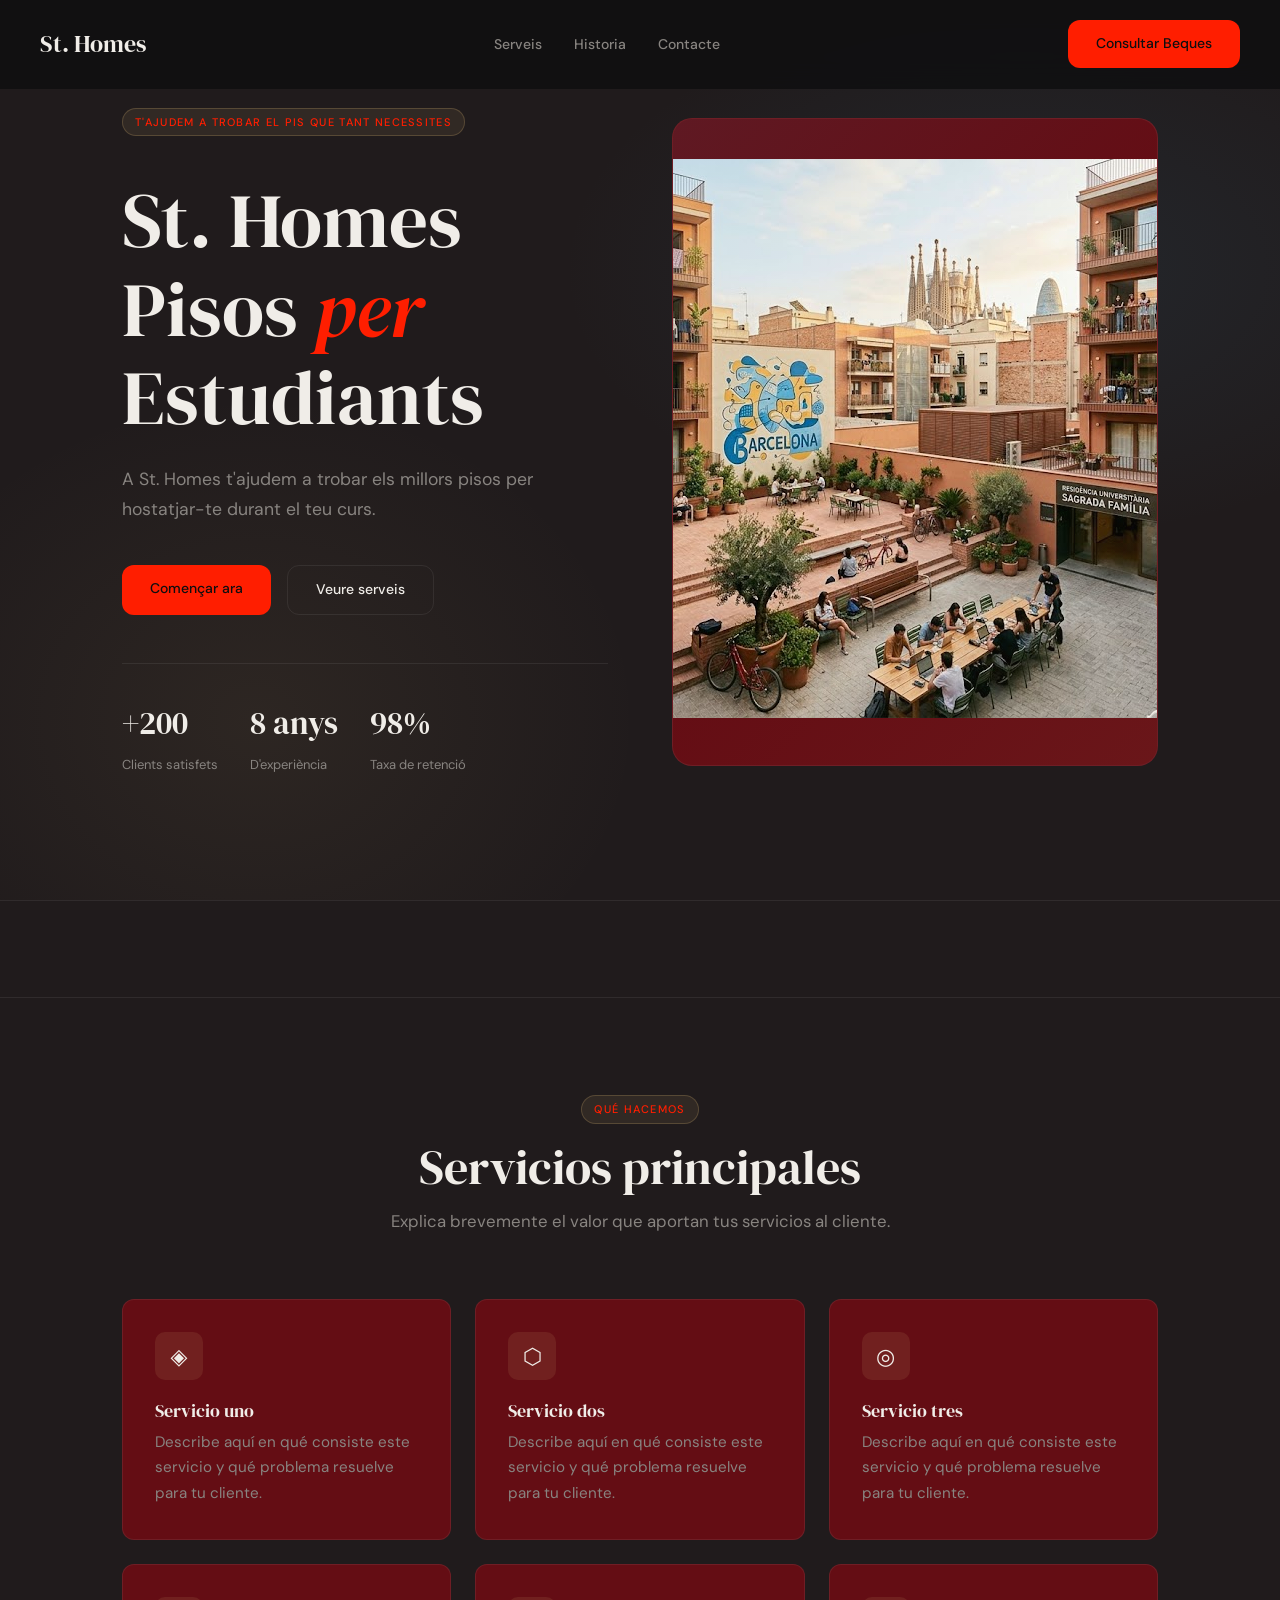
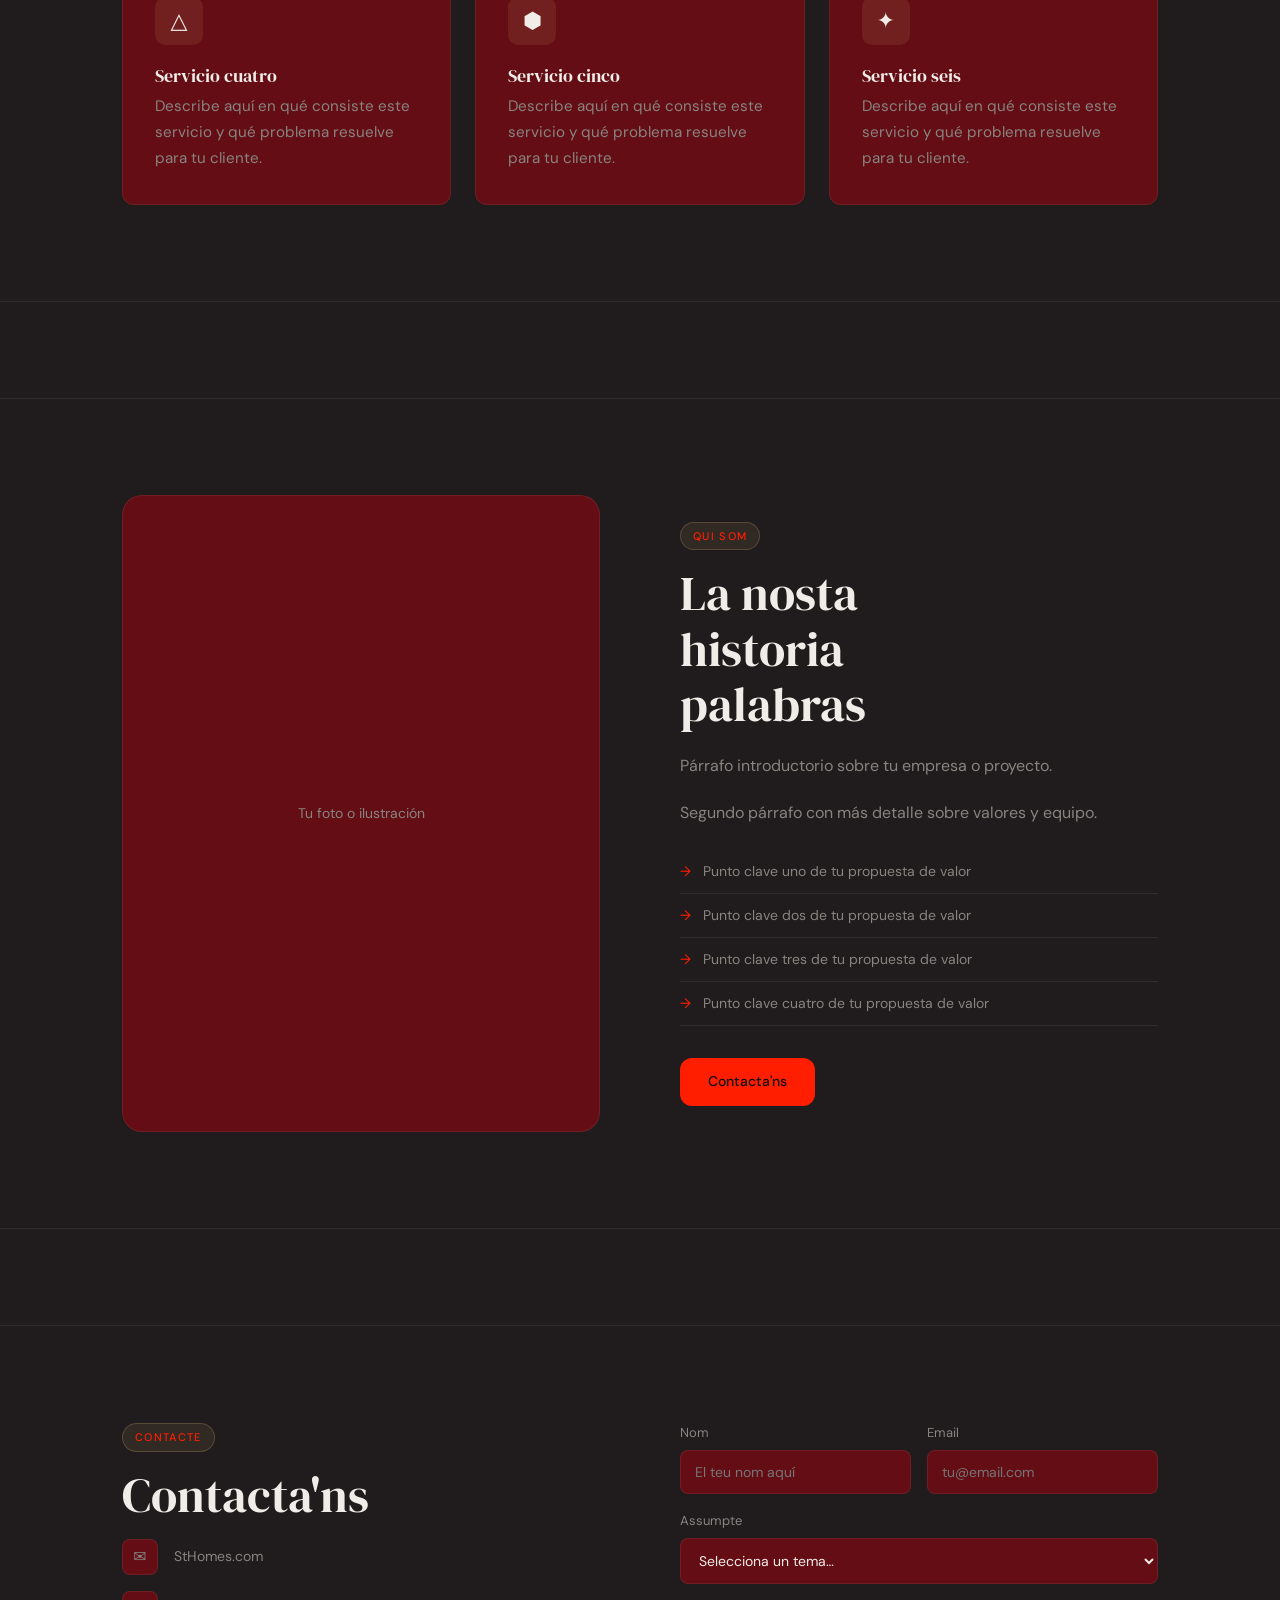
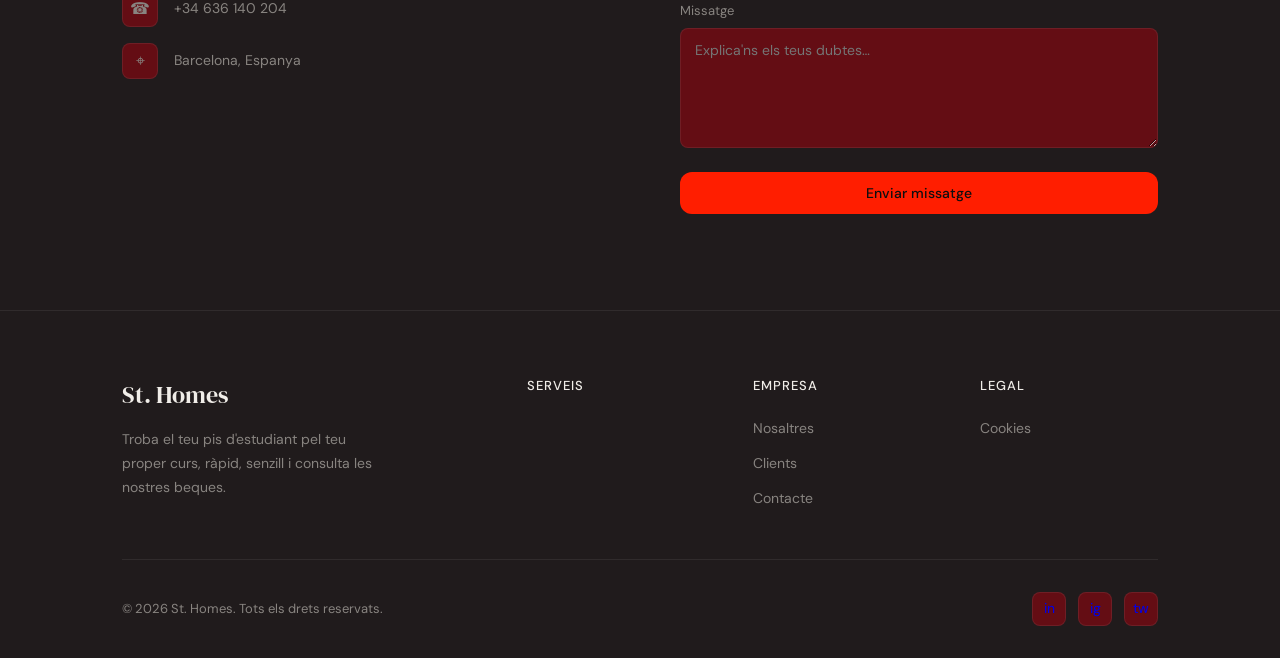
==== index.html @ b64d906e "5" ====
<!doctype html>
<html lang="ca">
  <head>
    <meta charset="UTF-8" />
    <meta name="viewport" content="width=device-width, initial-scale=1.0" />
    <title>St. Homes</title>
    <link rel="preconnect" href="https://fonts.googleapis.com" />
    <link rel="preconnect" href="https://fonts.gstatic.com" crossorigin />
    <link
      href="https://fonts.googleapis.com/css2?family=DM+Serif+Display:ital@0;1&family=DM+Sans:wght@300;400;500&display=swap"
      rel="stylesheet"
    />
    <style>
      *,
      *::before,
      *::after {
        box-sizing: border-box;
        margin: 0;
        padding: 0;
      }

      :root {
        --fons: #201b1c;
        --fons2: #250902;
        --superficie: #640d14;
        --vora: rgba(255, 255, 255, 0.07);
        --text: #f0ede8;
        --apagat: #888480;
        --accent: rgba(255, 30, 0);
        --accent2: #3b6e8c;
        --radi: 12px;
        --max: 1100px;
        --serifa: "DM Serif Display", Georgia, serif;
        --sans: "DM Sans", system-ui, sans-serif;
      }

      html {
        scroll-behavior: smooth;
      }

      body {
        font-family: var(--sans);
        background: var(--fons);
        color: var(--text);
        font-size: 16px;
        line-height: 1.7;
        overflow-x: hidden;
      }

      .contenidor {
        max-width: var(--max);
        margin: 0 auto;
        padding: 0 2rem;
      }

      .etiqueta {
        display: inline-block;
        font-size: 11px;
        font-weight: 500;
        letter-spacing: 0.12em;
        text-transform: uppercase;
        color: var(--accent);
        background: rgba(200, 169, 110, 0.1);
        border: 1px solid rgba(200, 169, 110, 0.25);
        padding: 4px 12px;
        border-radius: 20px;
        margin-bottom: 1rem;
      }

      .boto {
        display: inline-block;
        font-family: var(--sans);
        font-size: 14px;
        font-weight: 500;
        padding: 12px 28px;
        border-radius: var(--radi);
        cursor: pointer;
        transition: all 0.2s;
        text-decoration: none;
        border: none;
      }

      .boto-primari {
        background: var(--accent);
        color: #0e0e0f;
      }

      .boto-primari:hover {
        background: #dfc080;
        transform: translateY(-1px);
      }

      .boto-contorn {
        background: transparent;
        color: var(--text);
        border: 1px solid var(--vora);
      }

      .boto-contorn:hover {
        border-color: rgba(255, 255, 255, 0.25);
        background: var(--superficie);
      }

      section {
        padding: 6rem 0;
      }

      h1,
      h2,
      h3 {
        font-family: var(--serifa);
        font-weight: 400;
        line-height: 1.15;
      }
      h1 {
        font-size: clamp(2.8rem, 6vw, 5rem);
      }
      h2 {
        font-size: clamp(2rem, 4vw, 3rem);
      }
      h3 {
        font-size: 1.4rem;
      }
      p {
        color: var(--apagat);
      }

      /* ─── NAVBAR ─── */
      nav {
        position: fixed;
        top: 0;
        left: 0;
        right: 0;
        z-index: 100;
        display: flex;
        align-items: center;
        justify-content: space-between;
        padding: 1.25rem 2.5rem;
        background: rgba(14, 14, 15, 0.8);
        backdrop-filter: blur(14px);
        border-bottom: 1px solid transparent;
        transition: border-color 0.3s;
      }

      nav.desplacat {
        border-color: var(--vora);
      }

      .nav-logo {
        font-family: var(--serifa);
        font-size: 1.5rem;
        color: var(--text);
        text-decoration: none;
      }

      .nav-enllacos {
        display: flex;
        gap: 2rem;
        list-style: none;
      }

      .nav-enllacos a {
        color: var(--apagat);
        text-decoration: none;
        font-size: 14px;
        font-weight: 500;
        transition: color 0.2s;
      }

      .nav-enllacos a:hover {
        color: var(--text);
      }

      .nav-accio {
        display: flex;
        gap: 0.75rem;
        align-items: center;
      }

      /* ─── HERO ─── */
      #hero {
        min-height: 100vh;
        display: flex;
        align-items: center;
        padding-top: 80px;
        position: relative;
        overflow: hidden;
      }

      .hero-fons {
        position: absolute;
        inset: 0;
        pointer-events: none;
        background:
          radial-gradient(
            ellipse 60% 50% at 80% 30%,
            rgba(59, 110, 140, 0.15) 0%,
            transparent 60%
          ),
          radial-gradient(
            ellipse 50% 60% at 20% 80%,
            rgba(200, 169, 110, 0.08) 0%,
            transparent 60%
          );
      }

      .hero-quadricula {
        display: grid;
        grid-template-columns: 1fr 1fr;
        gap: 4rem;
        align-items: center;
        position: relative;
      }

      .hero-cella {
        margin-bottom: 1.5rem;
      }

      .hero-titol {
        margin-bottom: 1.5rem;
      }

      .hero-titol em {
        font-style: italic;
        color: var(--accent);
      }

      .hero-descripcio {
        font-size: 1.1rem;
        margin-bottom: 2.5rem;
        max-width: 500px;
      }

      .hero-accions {
        display: flex;
        gap: 1rem;
        flex-wrap: wrap;
      }

      .hero-imatge {
        aspect-ratio: 3/4;
        background: var(--superficie);
        border-radius: 20px;
        border: 1px solid var(--vora);
        display: flex;
        align-items: center;
        justify-content: center;
        color: var(--apagat);
        font-size: 14px;
        position: relative;
        overflow: hidden;
      }

      .hero-imatge::before {
        content: "";
        position: absolute;
        inset: 0;
        background: linear-gradient(
          135deg,
          rgba(59, 110, 140, 0.12) 0%,
          transparent 50%,
          rgba(200, 169, 110, 0.06) 100%
        );
      }

      .hero-estadistiques {
        display: flex;
        gap: 2rem;
        margin-top: 3rem;
        padding-top: 2rem;
        border-top: 1px solid var(--vora);
      }

      .estadistica-num {
        font-family: var(--serifa);
        font-size: 2rem;
        color: var(--text);
        display: block;
      }

      .estadistica-etiqueta {
        font-size: 13px;
        color: var(--apagat);
      }

      /* ─── LOGOS ─── */
      #logos {
        padding: 3rem 0;
        border-top: 1px solid var(--vora);
        border-bottom: 1px solid var(--vora);
      }

      /* ─── SERVEIS ─── */
      #servicios .cap-seccio {
        text-align: center;
        margin-bottom: 4rem;
      }

      .cap-seccio p {
        max-width: 540px;
        margin: 0.75rem auto 0;
        font-size: 1.05rem;
      }

      .quadricula-funcions {
        display: grid;
        grid-template-columns: repeat(auto-fit, minmax(300px, 1fr));
        gap: 1.5rem;
      }

      .targeta-funcio {
        background: var(--superficie);
        border: 1px solid var(--vora);
        border-radius: var(--radi);
        padding: 2rem;
        transition:
          border-color 0.2s,
          transform 0.2s;
      }

      .targeta-funcio:hover {
        border-color: rgba(200, 169, 110, 0.3);
        transform: translateY(-3px);
      }

      .icona-funcio {
        width: 48px;
        height: 48px;
        background: rgba(200, 169, 110, 0.12);
        border-radius: 10px;
        display: flex;
        align-items: center;
        justify-content: center;
        margin-bottom: 1.25rem;
        font-size: 22px;
      }

      .targeta-funcio h3 {
        color: var(--text);
        margin-bottom: 0.5rem;
        font-size: 1.15rem;
      }

      .targeta-funcio p {
        font-size: 0.95rem;
      }

      /* ─── NOSALTRES ─── */
      #nosotros .quadricula-nosaltres {
        display: grid;
        grid-template-columns: 1fr 1fr;
        gap: 5rem;
        align-items: center;
      }

      .imatge-nosaltres {
        aspect-ratio: 3/4;
        background: var(--superficie);
        border-radius: 20px;
        border: 1px solid var(--vora);
        display: flex;
        align-items: center;
        justify-content: center;
        color: var(--apagat);
        font-size: 14px;
      }

      .contingut-nosaltres h2 {
        margin-bottom: 1.25rem;
      }
      .contingut-nosaltres p {
        margin-bottom: 1.25rem;
      }

      .llista-nosaltres {
        list-style: none;
        margin: 1.5rem 0 2rem;
      }

      .llista-nosaltres li {
        padding: 0.6rem 0;
        border-bottom: 1px solid var(--vora);
        font-size: 14px;
        color: var(--apagat);
        display: flex;
        align-items: center;
        gap: 0.75rem;
      }

      .llista-nosaltres li::before {
        content: "→";
        color: var(--accent);
        flex-shrink: 0;
      }

      /* ─── CONTACTE ─── */
      #contacto .quadricula-contacte {
        display: grid;
        grid-template-columns: 1fr 1fr;
        gap: 5rem;
        align-items: start;
      }

      .info-contacte h2 {
        margin-bottom: 1rem;
      }
      .info-contacte p {
        margin-bottom: 2rem;
      }

      .elements-contacte {
        display: flex;
        flex-direction: column;
        gap: 1rem;
      }

      .element-contacte {
        display: flex;
        align-items: center;
        gap: 1rem;
        font-size: 14px;
        color: var(--apagat);
      }

      .icona-element-contacte {
        width: 36px;
        height: 36px;
        border-radius: 8px;
        background: var(--superficie);
        border: 1px solid var(--vora);
        display: flex;
        align-items: center;
        justify-content: center;
        font-size: 16px;
        flex-shrink: 0;
      }

      .formulari-contacte {
        display: flex;
        flex-direction: column;
        gap: 1rem;
      }

      .fila-formulari {
        display: grid;
        grid-template-columns: 1fr 1fr;
        gap: 1rem;
      }

      .grup-formulari {
        display: flex;
        flex-direction: column;
        gap: 6px;
      }

      .grup-formulari label {
        font-size: 13px;
        color: var(--apagat);
      }

      .grup-formulari input,
      .grup-formulari textarea,
      .grup-formulari select {
        font-family: var(--sans);
        background: var(--superficie);
        border: 1px solid var(--vora);
        border-radius: 8px;
        color: var(--text);
        padding: 12px 14px;
        font-size: 14px;
        outline: none;
        transition: border-color 0.2s;
        width: 100%;
      }

      .grup-formulari input:focus,
      .grup-formulari textarea:focus,
      .grup-formulari select:focus {
        border-color: rgba(200, 169, 110, 0.5);
      }

      .grup-formulari textarea {
        resize: vertical;
        min-height: 120px;
      }

      .enviament-formulari {
        margin-top: 0.5rem;
      }

      .exit-formulari {
        display: none;
        text-align: center;
        padding: 1.5rem;
        background: rgba(200, 169, 110, 0.08);
        border: 1px solid rgba(200, 169, 110, 0.2);
        border-radius: var(--radi);
        color: var(--accent);
        font-size: 15px;
      }

      /* ─── FOOTER ─── */
      footer {
        padding: 4rem 0 2rem;
        border-top: 1px solid var(--vora);
      }

      .quadricula-peu {
        display: grid;
        grid-template-columns: 2fr 1fr 1fr 1fr;
        gap: 3rem;
        margin-bottom: 3rem;
      }

      .marca-peu p {
        font-size: 14px;
        margin-top: 0.75rem;
        max-width: 260px;
      }

      .columna-peu h4 {
        font-family: var(--sans);
        font-size: 13px;
        font-weight: 500;
        letter-spacing: 0.08em;
        text-transform: uppercase;
        color: var(--text);
        margin-bottom: 1rem;
      }

      .columna-peu ul {
        list-style: none;
        display: flex;
        flex-direction: column;
        gap: 0.5rem;
      }

      .columna-peu ul a {
        color: var(--apagat);
        text-decoration: none;
        font-size: 14px;
        transition: color 0.2s;
      }

      .columna-peu ul a:hover {
        color: var(--text);
      }

      .peu-inferior {
        display: flex;
        justify-content: space-between;
        align-items: center;
        padding-top: 2rem;
        border-top: 1px solid var(--vora);
        font-size: 13px;
        color: var(--apagat);
      }

      .enllacos-socials {
        display: flex;
        gap: 0.75rem;
      }

      .enllaç-social {
        width: 34px;
        height: 34px;
        background: var(--superficie);
        border: 1px solid var(--vora);
        border-radius: 8px;
        display: flex;
        align-items: center;
        justify-content: center;
        font-size: 14px;
        text-decoration: none;
        transition: border-color 0.2s;
      }

      .enllaç-social:hover {
        border-color: rgba(255, 255, 255, 0.2);
      }
    </style>
  </head>
  <body>
    <nav id="navbar">
      <a href="#hero" class="nav-logo">St. Homes</a>
      <ul class="nav-enllacos">
        <li><a href="#servicios">Serveis</a></li>
        <li><a href="#nosotros">Historia</a></li>
        <li><a href="#contacto">Contacte</a></li>
      </ul>
      <div class="nav-accio">
        <a href="#contacto" class="boto boto-primari">Consultar Beques</a>
      </div>
    </nav>

    <section id="hero">
      <div class="hero-fons"></div>
      <div class="contenidor">
        <div class="hero-quadricula">
          <div class="hero-contingut">
            <div class="hero-cella revelat">
              <span class="etiqueta"
                >T'ajudem a trobar el pis que tant necessites</span
              >
            </div>
            <h1 class="hero-titol revelat revelat-retard-1">
              St. Homes<br />Pisos <em>per</em><br />Estudiants
            </h1>
            <p class="hero-descripcio revelat revelat-retard-2">
              A St. Homes t'ajudem a trobar els millors pisos per hostatjar-te
              durant el teu curs.
            </p>
            <div class="hero-accions revelat revelat-retard-3">
              <a href="#contacto" class="boto boto-primari">Començar ara</a>
              <a href="#servicios" class="boto boto-contorn">Veure serveis</a>
            </div>
            <div class="hero-estadistiques revelat revelat-retard-3">
              <div>
                <span class="estadistica-num">+200</span>
                <span class="estadistica-etiqueta">Clients satisfets</span>
              </div>
              <div>
                <span class="estadistica-num">8 anys</span>
                <span class="estadistica-etiqueta">D'experiència</span>
              </div>
              <div>
                <span class="estadistica-num">98%</span>
                <span class="estadistica-etiqueta">Taxa de retenció</span>
              </div>
            </div>
          </div>
          <div class="hero-imatge revelat revelat-retard-2">
            <span><img src="images/PisosStHomes.jpg" alt="" /></span>
          </div>
        </div>
      </div>
    </section>

    <div id="logos"><div class="contenidor"></div></div>

    <section id="servicios">
      <div class="contenidor">
        <div class="cap-seccio revelat">
          <span class="etiqueta">Qué hacemos</span>
          <h2>Servicios principales</h2>
          <p>
            Explica brevemente el valor que aportan tus servicios al cliente.
          </p>
        </div>
        <div class="quadricula-funcions">
          <div class="targeta-funcio revelat">
            <div class="icona-funcio">◈</div>
            <h3>Servicio uno</h3>
            <p>
              Describe aquí en qué consiste este servicio y qué problema
              resuelve para tu cliente.
            </p>
          </div>
          <div class="targeta-funcio revelat revelat-retard-1">
            <div class="icona-funcio">⬡</div>
            <h3>Servicio dos</h3>
            <p>
              Describe aquí en qué consiste este servicio y qué problema
              resuelve para tu cliente.
            </p>
          </div>
          <div class="targeta-funcio revelat revelat-retard-2">
            <div class="icona-funcio">◎</div>
            <h3>Servicio tres</h3>
            <p>
              Describe aquí en qué consiste este servicio y qué problema
              resuelve para tu cliente.
            </p>
          </div>
          <div class="targeta-funcio revelat">
            <div class="icona-funcio">△</div>
            <h3>Servicio cuatro</h3>
            <p>
              Describe aquí en qué consiste este servicio y qué problema
              resuelve para tu cliente.
            </p>
          </div>
          <div class="targeta-funcio revelat revelat-retard-1">
            <div class="icona-funcio">⬢</div>
            <h3>Servicio cinco</h3>
            <p>
              Describe aquí en qué consiste este servicio y qué problema
              resuelve para tu cliente.
            </p>
          </div>
          <div class="targeta-funcio revelat revelat-retard-2">
            <div class="icona-funcio">✦</div>
            <h3>Servicio seis</h3>
            <p>
              Describe aquí en qué consiste este servicio y qué problema
              resuelve para tu cliente.
            </p>
          </div>
        </div>
      </div>
    </section>

    <div id="logos"><div class="contenidor"></div></div>

    <section id="nosotros">
      <div class="contenidor">
        <div class="quadricula-nosaltres">
          <div class="imatge-nosaltres revelat">
            <span>Tu foto o ilustración</span>
          </div>
          <div class="contingut-nosaltres">
            <span class="etiqueta revelat">Qui som</span>
            <h2 class="revelat">La nosta<br />historia<br />palabras</h2>
            <p class="revelat">
              Párrafo introductorio sobre tu empresa o proyecto.
            </p>
            <p class="revelat">
              Segundo párrafo con más detalle sobre valores y equipo.
            </p>
            <ul class="llista-nosaltres revelat">
              <li>Punto clave uno de tu propuesta de valor</li>
              <li>Punto clave dos de tu propuesta de valor</li>
              <li>Punto clave tres de tu propuesta de valor</li>
              <li>Punto clave cuatro de tu propuesta de valor</li>
            </ul>
            <a href="#contacto" class="boto boto-primari revelat"
              >Contacta'ns</a
            >
          </div>
        </div>
      </div>
    </section>

    <div id="logos"><div class="contenidor"></div></div>

    <section id="contacto">
      <div class="contenidor">
        <div class="quadricula-contacte">
          <div class="info-contacte">
            <span class="etiqueta revelat">Contacte</span>
            <h2 class="revelat">Contacta'ns</h2>
            <div class="elements-contacte revelat">
              <div class="element-contacte">
                <div class="icona-element-contacte">✉</div>
                <span>StHomes.com</span>
              </div>
              <div class="element-contacte">
                <div class="icona-element-contacte">☎</div>
                <span>+34 636 140 204</span>
              </div>
              <div class="element-contacte">
                <div class="icona-element-contacte">⌖</div>
                <span>Barcelona, Espanya</span>
              </div>
            </div>
          </div>
          <div class="revelat">
            <div class="formulari-contacte" id="formulariContacte">
              <div class="fila-formulari">
                <div class="grup-formulari">
                  <label for="nom">Nom</label>
                  <input type="text" id="nom" placeholder="El teu nom aquí" />
                </div>
                <div class="grup-formulari">
                  <label for="email">Email</label>
                  <input type="email" id="email" placeholder="tu@email.com" />
                </div>
              </div>
              <div class="grup-formulari">
                <label for="assumpte">Assumpte</label>
                <select id="assumpte">
                  <option value="">Selecciona un tema…</option>
                  <option>Consulta general</option>
                  <option>Pressupost</option>
                  <option>Suport</option>
                  <option>Altre</option>
                </select>
              </div>
              <div class="grup-formulari">
                <label for="missatge">Missatge</label>
                <textarea
                  id="missatge"
                  placeholder="Explica'ns els teus dubtes…"
                ></textarea>
              </div>
              <div class="enviament-formulari">
                <button
                  type="button"
                  class="boto boto-primari"
                  onclick="enviarFormulari()"
                  style="width: 100%"
                >
                  Enviar missatge
                </button>
              </div>
            </div>
            <div class="exit-formulari" id="exitFormulari">
              ✓ &nbsp;Missatge enviat! Et contactarem aviat.
            </div>
          </div>
        </div>
      </div>
    </section>

    <footer>
      <div class="contenidor">
        <div class="quadricula-peu">
          <div class="marca-peu">
            <a href="#hero" class="nav-logo">St. Homes</a>
            <p>Troba el teu pis d'estudiant pel teu proper curs, ràpid, senzill i consulta les nostres beques.</p>
          </div>
          <div class="columna-peu">
            <h4>Serveis</h4>
            <ul>
              <li><a href="#servicios"></a></li>
              <li><a href="#servicios"></a></li>
              <li><a href="#servicios"></a></li>
            </ul>
          </div>
          <div class="columna-peu">
            <h4>Empresa</h4>
            <ul>
              <li><a href="#nosotros">Nosaltres</a></li>
              <li><a href="#testimonios">Clients</a></li>
              <li><a href="#contacto">Contacte</a></li>
            </ul>
          </div>
          <div class="columna-peu">
            <h4>Legal</h4>
            <ul>
              <li><a href="#">Cookies</a></li>
            </ul>
          </div>
        </div>
        <div class="peu-inferior">
          <span>© 2026 St. Homes. Tots els drets reservats.</span>
          <div class="enllacos-socials">
            <a href="#" class="enllaç-social" aria-label="LinkedIn">in</a>
            <a href="#" class="enllaç-social" aria-label="Instagram">ig</a>
            <a href="#" class="enllaç-social" aria-label="Twitter">tw</a>
          </div>
        </div>
      </div>
    </footer>

    <script>
      const navbar = document.getElementById("navbar");
      window.addEventListener("scroll", () => {
        navbar.classList.toggle("desplacat", window.scrollY > 20);
      });

      const observador = new IntersectionObserver(
        (entrades) => {
          entrades.forEach((e) => {
            if (e.isIntersecting) {
              e.target.classList.add("visible");
              observador.unobserve(e.target);
            }
          });
        },
        { threshold: 0.1 },
      );
      document
        .querySelectorAll(".revelat")
        .forEach((el) => observador.observe(el));

      function enviarFormulari() {
        const nom = document.getElementById("nom").value.trim();
        const email = document.getElementById("email").value.trim();
        const missatge = document.getElementById("missatge").value.trim();
        if (!nom || !email || !missatge) {
          alert("Si us plau, omple els camps obligatoris.");
          return;
        }
        document.getElementById("formulariContacte").style.display = "none";
        document.getElementById("exitFormulari").style.display = "block";
      }
    </script>
  </body>
</html>
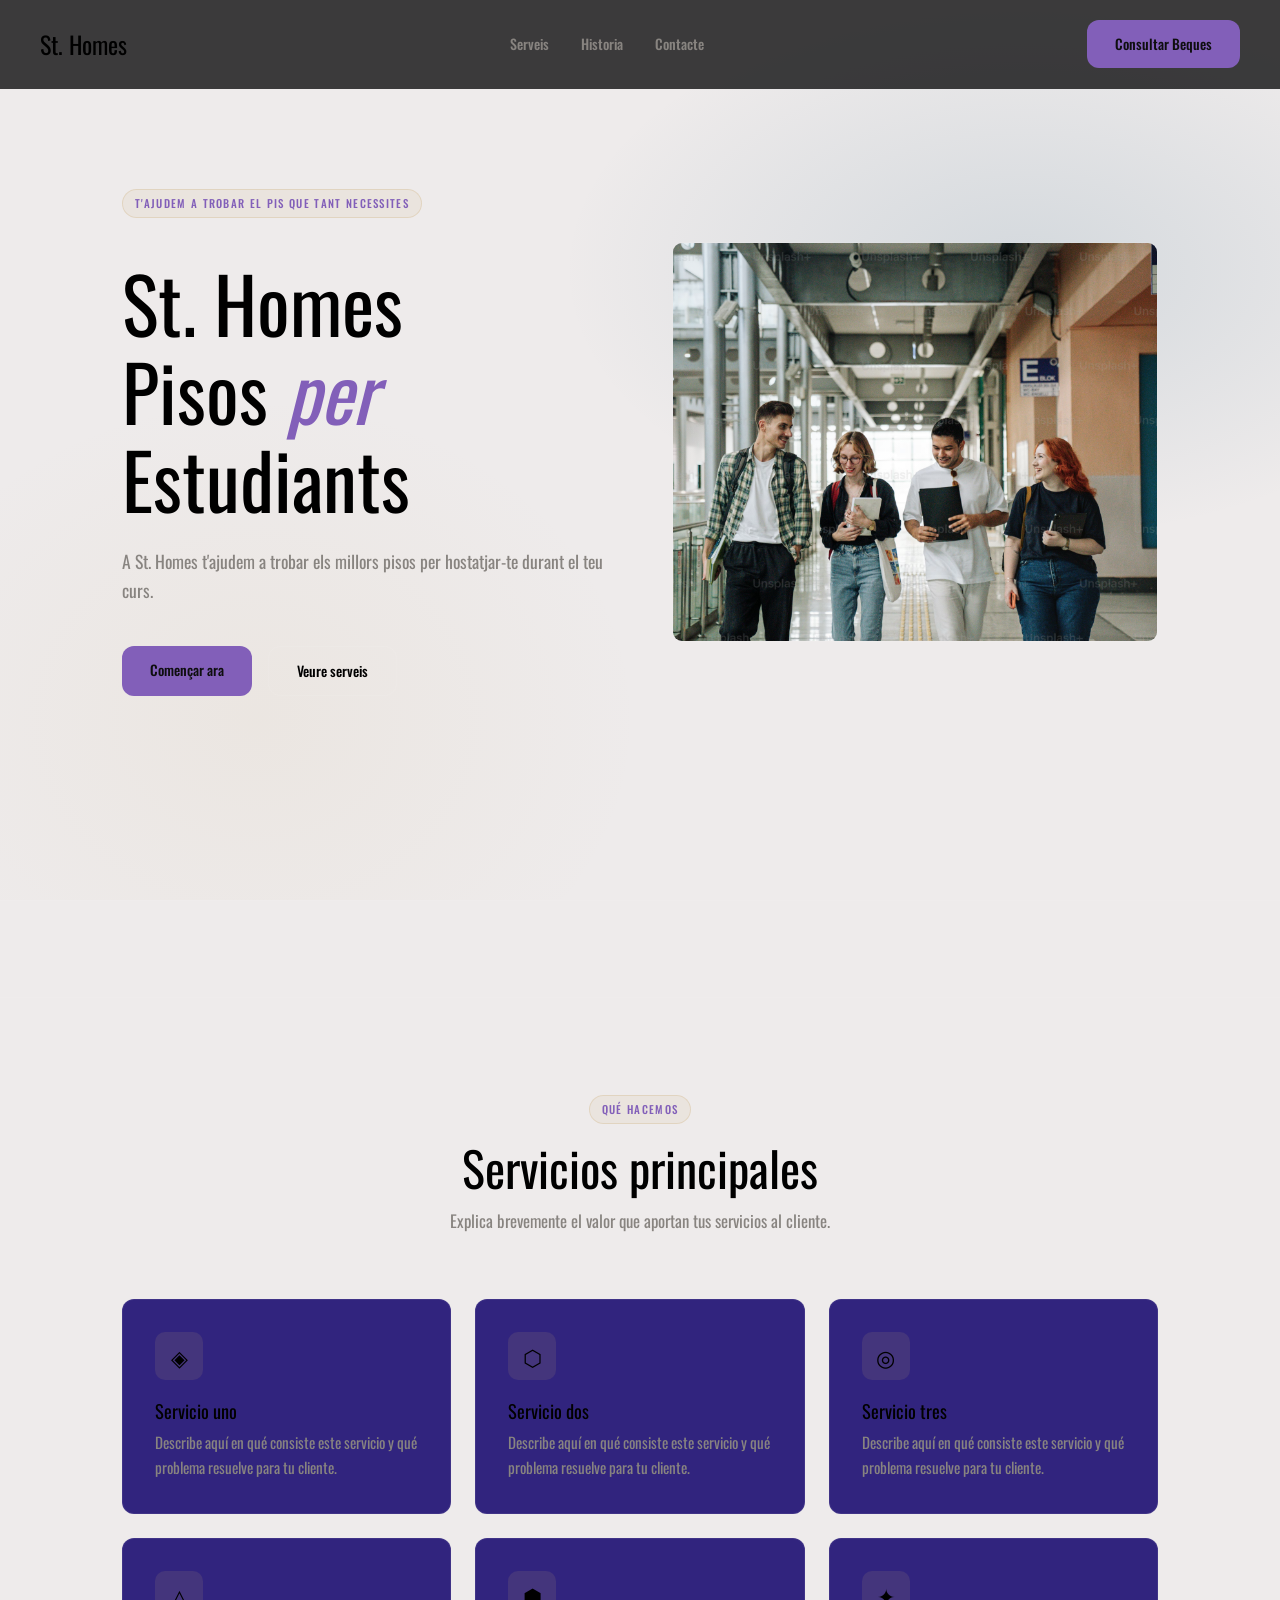
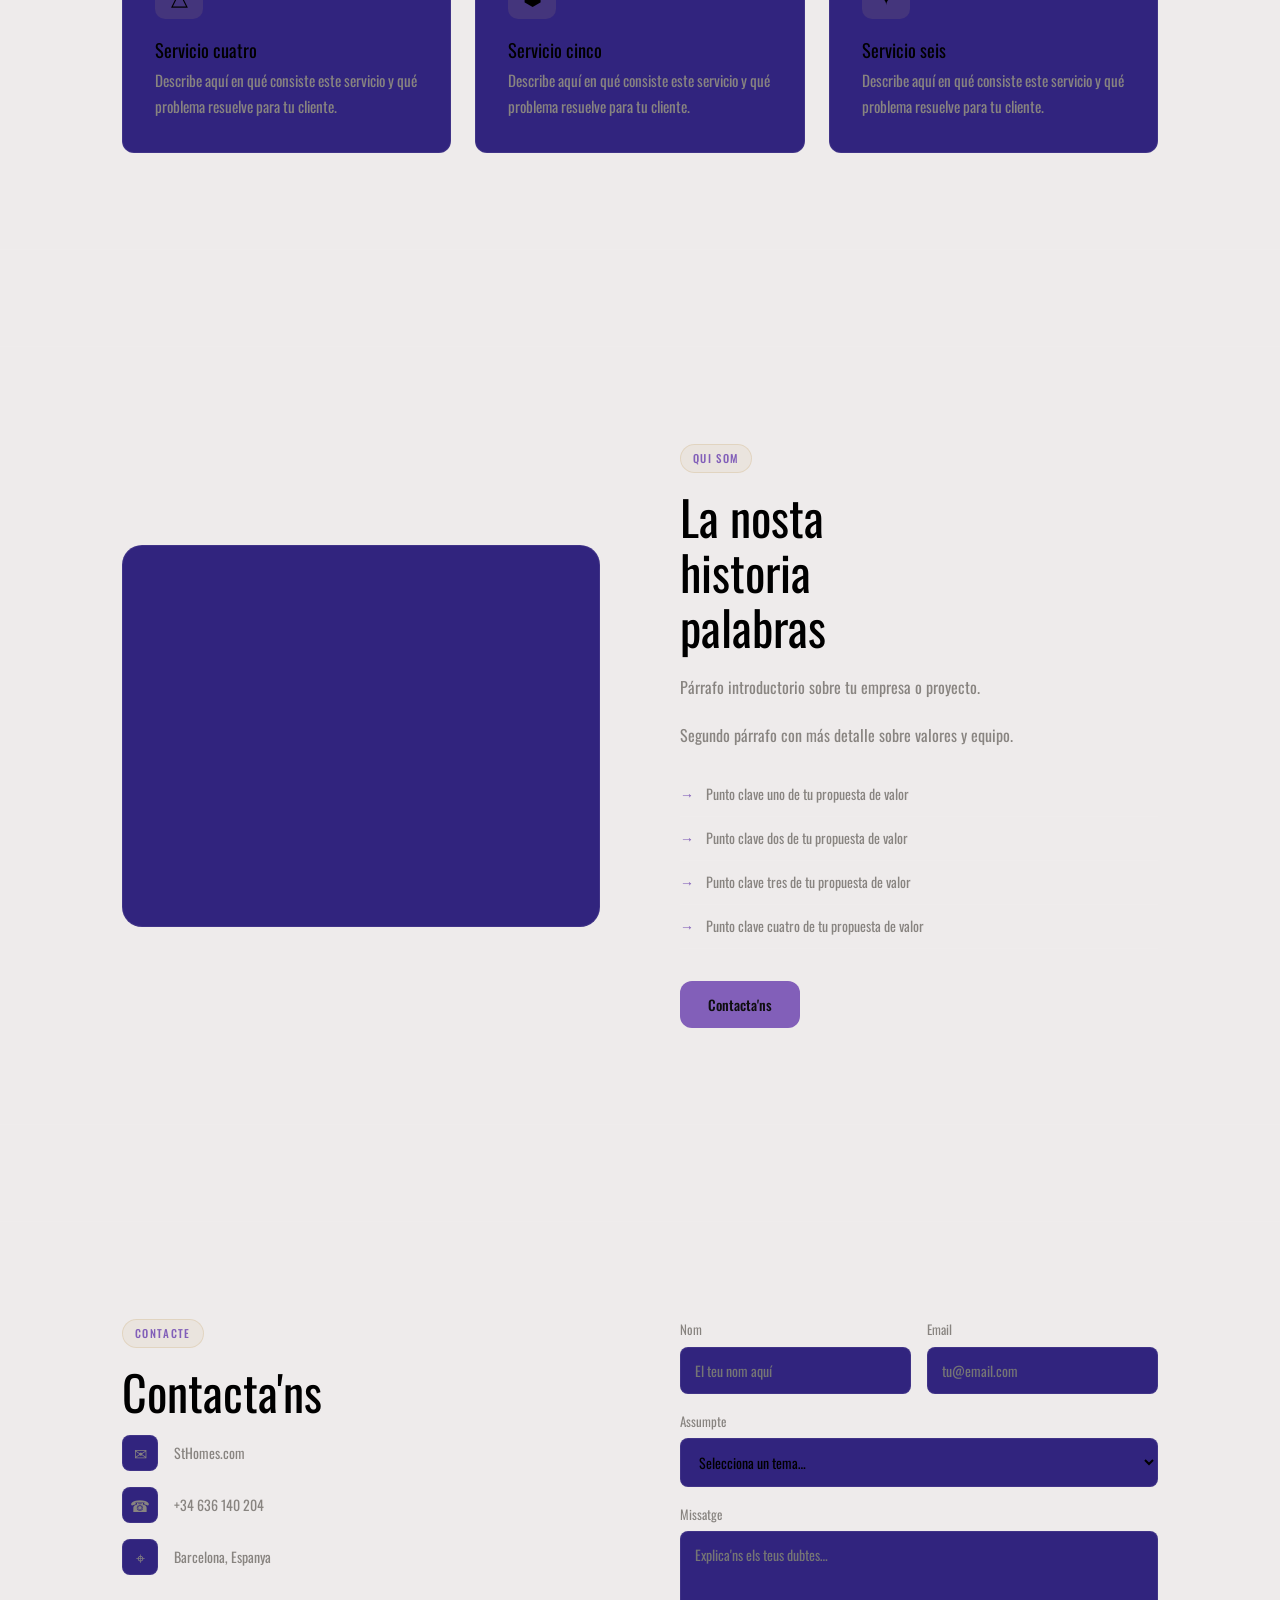
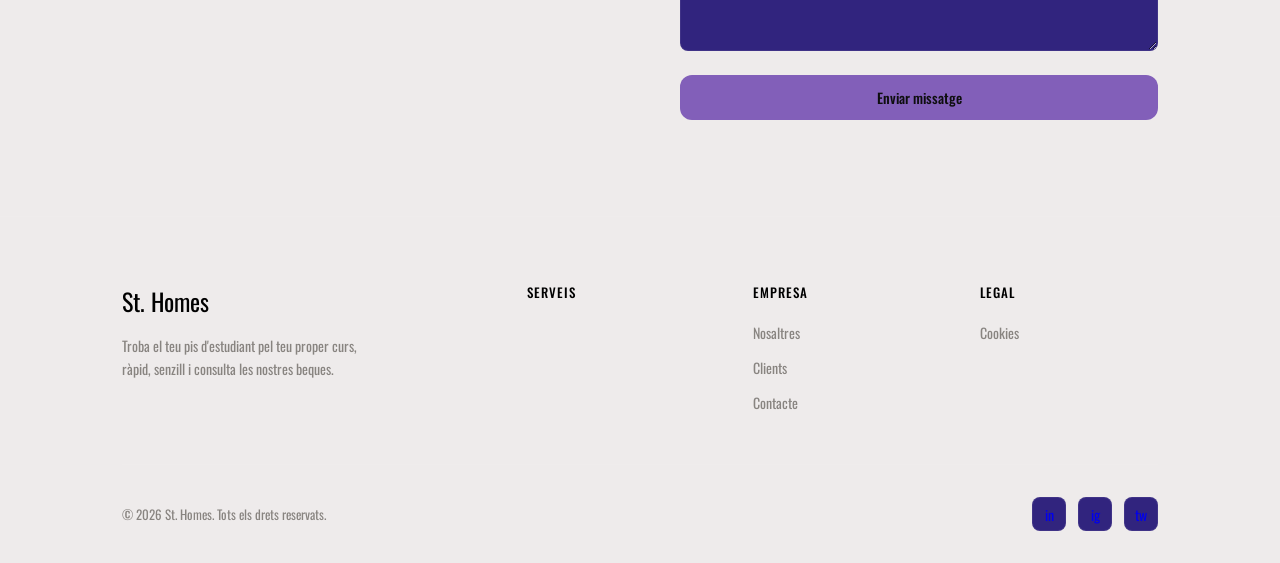
==== commit c70d5410: "nuevo diseño" ====
--- a/index.html
+++ b/index.html
@@ -4,581 +4,8 @@
     <meta charset="UTF-8" />
     <meta name="viewport" content="width=device-width, initial-scale=1.0" />
     <title>St. Homes</title>
-    <link rel="preconnect" href="https://fonts.googleapis.com" />
-    <link rel="preconnect" href="https://fonts.gstatic.com" crossorigin />
-    <link
-      href="https://fonts.googleapis.com/css2?family=DM+Serif+Display:ital@0;1&family=DM+Sans:wght@300;400;500&display=swap"
-      rel="stylesheet"
-    />
-    <style>
-      *,
-      *::before,
-      *::after {
-        box-sizing: border-box;
-        margin: 0;
-        padding: 0;
-      }
-
-      :root {
-        --fons: #201b1c;
-        --fons2: #250902;
-        --superficie: #640d14;
-        --vora: rgba(255, 255, 255, 0.07);
-        --text: #f0ede8;
-        --apagat: #888480;
-        --accent: rgba(255, 30, 0);
-        --accent2: #3b6e8c;
-        --radi: 12px;
-        --max: 1100px;
-        --serifa: "DM Serif Display", Georgia, serif;
-        --sans: "DM Sans", system-ui, sans-serif;
-      }
-
-      html {
-        scroll-behavior: smooth;
-      }
-
-      body {
-        font-family: var(--sans);
-        background: var(--fons);
-        color: var(--text);
-        font-size: 16px;
-        line-height: 1.7;
-        overflow-x: hidden;
-      }
-
-      .contenidor {
-        max-width: var(--max);
-        margin: 0 auto;
-        padding: 0 2rem;
-      }
-
-      .etiqueta {
-        display: inline-block;
-        font-size: 11px;
-        font-weight: 500;
-        letter-spacing: 0.12em;
-        text-transform: uppercase;
-        color: var(--accent);
-        background: rgba(200, 169, 110, 0.1);
-        border: 1px solid rgba(200, 169, 110, 0.25);
-        padding: 4px 12px;
-        border-radius: 20px;
-        margin-bottom: 1rem;
-      }
-
-      .boto {
-        display: inline-block;
-        font-family: var(--sans);
-        font-size: 14px;
-        font-weight: 500;
-        padding: 12px 28px;
-        border-radius: var(--radi);
-        cursor: pointer;
-        transition: all 0.2s;
-        text-decoration: none;
-        border: none;
-      }
-
-      .boto-primari {
-        background: var(--accent);
-        color: #0e0e0f;
-      }
-
-      .boto-primari:hover {
-        background: #dfc080;
-        transform: translateY(-1px);
-      }
-
-      .boto-contorn {
-        background: transparent;
-        color: var(--text);
-        border: 1px solid var(--vora);
-      }
-
-      .boto-contorn:hover {
-        border-color: rgba(255, 255, 255, 0.25);
-        background: var(--superficie);
-      }
-
-      section {
-        padding: 6rem 0;
-      }
-
-      h1,
-      h2,
-      h3 {
-        font-family: var(--serifa);
-        font-weight: 400;
-        line-height: 1.15;
-      }
-      h1 {
-        font-size: clamp(2.8rem, 6vw, 5rem);
-      }
-      h2 {
-        font-size: clamp(2rem, 4vw, 3rem);
-      }
-      h3 {
-        font-size: 1.4rem;
-      }
-      p {
-        color: var(--apagat);
-      }
-
-      /* ─── NAVBAR ─── */
-      nav {
-        position: fixed;
-        top: 0;
-        left: 0;
-        right: 0;
-        z-index: 100;
-        display: flex;
-        align-items: center;
-        justify-content: space-between;
-        padding: 1.25rem 2.5rem;
-        background: rgba(14, 14, 15, 0.8);
-        backdrop-filter: blur(14px);
-        border-bottom: 1px solid transparent;
-        transition: border-color 0.3s;
-      }
-
-      nav.desplacat {
-        border-color: var(--vora);
-      }
-
-      .nav-logo {
-        font-family: var(--serifa);
-        font-size: 1.5rem;
-        color: var(--text);
-        text-decoration: none;
-      }
-
-      .nav-enllacos {
-        display: flex;
-        gap: 2rem;
-        list-style: none;
-      }
-
-      .nav-enllacos a {
-        color: var(--apagat);
-        text-decoration: none;
-        font-size: 14px;
-        font-weight: 500;
-        transition: color 0.2s;
-      }
-
-      .nav-enllacos a:hover {
-        color: var(--text);
-      }
-
-      .nav-accio {
-        display: flex;
-        gap: 0.75rem;
-        align-items: center;
-      }
-
-      /* ─── HERO ─── */
-      #hero {
-        min-height: 100vh;
-        display: flex;
-        align-items: center;
-        padding-top: 80px;
-        position: relative;
-        overflow: hidden;
-      }
-
-      .hero-fons {
-        position: absolute;
-        inset: 0;
-        pointer-events: none;
-        background:
-          radial-gradient(
-            ellipse 60% 50% at 80% 30%,
-            rgba(59, 110, 140, 0.15) 0%,
-            transparent 60%
-          ),
-          radial-gradient(
-            ellipse 50% 60% at 20% 80%,
-            rgba(200, 169, 110, 0.08) 0%,
-            transparent 60%
-          );
-      }
-
-      .hero-quadricula {
-        display: grid;
-        grid-template-columns: 1fr 1fr;
-        gap: 4rem;
-        align-items: center;
-        position: relative;
-      }
-
-      .hero-cella {
-        margin-bottom: 1.5rem;
-      }
-
-      .hero-titol {
-        margin-bottom: 1.5rem;
-      }
-
-      .hero-titol em {
-        font-style: italic;
-        color: var(--accent);
-      }
-
-      .hero-descripcio {
-        font-size: 1.1rem;
-        margin-bottom: 2.5rem;
-        max-width: 500px;
-      }
-
-      .hero-accions {
-        display: flex;
-        gap: 1rem;
-        flex-wrap: wrap;
-      }
-
-      .hero-imatge {
-        aspect-ratio: 3/4;
-        background: var(--superficie);
-        border-radius: 20px;
-        border: 1px solid var(--vora);
-        display: flex;
-        align-items: center;
-        justify-content: center;
-        color: var(--apagat);
-        font-size: 14px;
-        position: relative;
-        overflow: hidden;
-      }
-
-      .hero-imatge::before {
-        content: "";
-        position: absolute;
-        inset: 0;
-        background: linear-gradient(
-          135deg,
-          rgba(59, 110, 140, 0.12) 0%,
-          transparent 50%,
-          rgba(200, 169, 110, 0.06) 100%
-        );
-      }
-
-      .hero-estadistiques {
-        display: flex;
-        gap: 2rem;
-        margin-top: 3rem;
-        padding-top: 2rem;
-        border-top: 1px solid var(--vora);
-      }
-
-      .estadistica-num {
-        font-family: var(--serifa);
-        font-size: 2rem;
-        color: var(--text);
-        display: block;
-      }
-
-      .estadistica-etiqueta {
-        font-size: 13px;
-        color: var(--apagat);
-      }
-
-      /* ─── LOGOS ─── */
-      #logos {
-        padding: 3rem 0;
-        border-top: 1px solid var(--vora);
-        border-bottom: 1px solid var(--vora);
-      }
-
-      /* ─── SERVEIS ─── */
-      #servicios .cap-seccio {
-        text-align: center;
-        margin-bottom: 4rem;
-      }
-
-      .cap-seccio p {
-        max-width: 540px;
-        margin: 0.75rem auto 0;
-        font-size: 1.05rem;
-      }
-
-      .quadricula-funcions {
-        display: grid;
-        grid-template-columns: repeat(auto-fit, minmax(300px, 1fr));
-        gap: 1.5rem;
-      }
-
-      .targeta-funcio {
-        background: var(--superficie);
-        border: 1px solid var(--vora);
-        border-radius: var(--radi);
-        padding: 2rem;
-        transition:
-          border-color 0.2s,
-          transform 0.2s;
-      }
-
-      .targeta-funcio:hover {
-        border-color: rgba(200, 169, 110, 0.3);
-        transform: translateY(-3px);
-      }
-
-      .icona-funcio {
-        width: 48px;
-        height: 48px;
-        background: rgba(200, 169, 110, 0.12);
-        border-radius: 10px;
-        display: flex;
-        align-items: center;
-        justify-content: center;
-        margin-bottom: 1.25rem;
-        font-size: 22px;
-      }
-
-      .targeta-funcio h3 {
-        color: var(--text);
-        margin-bottom: 0.5rem;
-        font-size: 1.15rem;
-      }
-
-      .targeta-funcio p {
-        font-size: 0.95rem;
-      }
-
-      /* ─── NOSALTRES ─── */
-      #nosotros .quadricula-nosaltres {
-        display: grid;
-        grid-template-columns: 1fr 1fr;
-        gap: 5rem;
-        align-items: center;
-      }
-
-      .imatge-nosaltres {
-        aspect-ratio: 3/4;
-        background: var(--superficie);
-        border-radius: 20px;
-        border: 1px solid var(--vora);
-        display: flex;
-        align-items: center;
-        justify-content: center;
-        color: var(--apagat);
-        font-size: 14px;
-      }
-
-      .contingut-nosaltres h2 {
-        margin-bottom: 1.25rem;
-      }
-      .contingut-nosaltres p {
-        margin-bottom: 1.25rem;
-      }
-
-      .llista-nosaltres {
-        list-style: none;
-        margin: 1.5rem 0 2rem;
-      }
-
-      .llista-nosaltres li {
-        padding: 0.6rem 0;
-        border-bottom: 1px solid var(--vora);
-        font-size: 14px;
-        color: var(--apagat);
-        display: flex;
-        align-items: center;
-        gap: 0.75rem;
-      }
-
-      .llista-nosaltres li::before {
-        content: "→";
-        color: var(--accent);
-        flex-shrink: 0;
-      }
-
-      /* ─── CONTACTE ─── */
-      #contacto .quadricula-contacte {
-        display: grid;
-        grid-template-columns: 1fr 1fr;
-        gap: 5rem;
-        align-items: start;
-      }
-
-      .info-contacte h2 {
-        margin-bottom: 1rem;
-      }
-      .info-contacte p {
-        margin-bottom: 2rem;
-      }
-
-      .elements-contacte {
-        display: flex;
-        flex-direction: column;
-        gap: 1rem;
-      }
-
-      .element-contacte {
-        display: flex;
-        align-items: center;
-        gap: 1rem;
-        font-size: 14px;
-        color: var(--apagat);
-      }
-
-      .icona-element-contacte {
-        width: 36px;
-        height: 36px;
-        border-radius: 8px;
-        background: var(--superficie);
-        border: 1px solid var(--vora);
-        display: flex;
-        align-items: center;
-        justify-content: center;
-        font-size: 16px;
-        flex-shrink: 0;
-      }
-
-      .formulari-contacte {
-        display: flex;
-        flex-direction: column;
-        gap: 1rem;
-      }
-
-      .fila-formulari {
-        display: grid;
-        grid-template-columns: 1fr 1fr;
-        gap: 1rem;
-      }
-
-      .grup-formulari {
-        display: flex;
-        flex-direction: column;
-        gap: 6px;
-      }
-
-      .grup-formulari label {
-        font-size: 13px;
-        color: var(--apagat);
-      }
-
-      .grup-formulari input,
-      .grup-formulari textarea,
-      .grup-formulari select {
-        font-family: var(--sans);
-        background: var(--superficie);
-        border: 1px solid var(--vora);
-        border-radius: 8px;
-        color: var(--text);
-        padding: 12px 14px;
-        font-size: 14px;
-        outline: none;
-        transition: border-color 0.2s;
-        width: 100%;
-      }
-
-      .grup-formulari input:focus,
-      .grup-formulari textarea:focus,
-      .grup-formulari select:focus {
-        border-color: rgba(200, 169, 110, 0.5);
-      }
-
-      .grup-formulari textarea {
-        resize: vertical;
-        min-height: 120px;
-      }
-
-      .enviament-formulari {
-        margin-top: 0.5rem;
-      }
-
-      .exit-formulari {
-        display: none;
-        text-align: center;
-        padding: 1.5rem;
-        background: rgba(200, 169, 110, 0.08);
-        border: 1px solid rgba(200, 169, 110, 0.2);
-        border-radius: var(--radi);
-        color: var(--accent);
-        font-size: 15px;
-      }
-
-      /* ─── FOOTER ─── */
-      footer {
-        padding: 4rem 0 2rem;
-        border-top: 1px solid var(--vora);
-      }
-
-      .quadricula-peu {
-        display: grid;
-        grid-template-columns: 2fr 1fr 1fr 1fr;
-        gap: 3rem;
-        margin-bottom: 3rem;
-      }
-
-      .marca-peu p {
-        font-size: 14px;
-        margin-top: 0.75rem;
-        max-width: 260px;
-      }
-
-      .columna-peu h4 {
-        font-family: var(--sans);
-        font-size: 13px;
-        font-weight: 500;
-        letter-spacing: 0.08em;
-        text-transform: uppercase;
-        color: var(--text);
-        margin-bottom: 1rem;
-      }
-
-      .columna-peu ul {
-        list-style: none;
-        display: flex;
-        flex-direction: column;
-        gap: 0.5rem;
-      }
-
-      .columna-peu ul a {
-        color: var(--apagat);
-        text-decoration: none;
-        font-size: 14px;
-        transition: color 0.2s;
-      }
-
-      .columna-peu ul a:hover {
-        color: var(--text);
-      }
-
-      .peu-inferior {
-        display: flex;
-        justify-content: space-between;
-        align-items: center;
-        padding-top: 2rem;
-        border-top: 1px solid var(--vora);
-        font-size: 13px;
-        color: var(--apagat);
-      }
-
-      .enllacos-socials {
-        display: flex;
-        gap: 0.75rem;
-      }
-
-      .enllaç-social {
-        width: 34px;
-        height: 34px;
-        background: var(--superficie);
-        border: 1px solid var(--vora);
-        border-radius: 8px;
-        display: flex;
-        align-items: center;
-        justify-content: center;
-        font-size: 14px;
-        text-decoration: none;
-        transition: border-color 0.2s;
-      }
-
-      .enllaç-social:hover {
-        border-color: rgba(255, 255, 255, 0.2);
-      }
-    </style>
+    <link rel="stylesheet" href="https://fonts.googleapis.com/css2?family=Oswald:wght@300;400;500;700&display=swap">
+    <link rel="stylesheet" href="index.css" />
   </head>
   <body>
     <nav id="navbar">
@@ -614,23 +41,9 @@
               <a href="#contacto" class="boto boto-primari">Començar ara</a>
               <a href="#servicios" class="boto boto-contorn">Veure serveis</a>
             </div>
-            <div class="hero-estadistiques revelat revelat-retard-3">
-              <div>
-                <span class="estadistica-num">+200</span>
-                <span class="estadistica-etiqueta">Clients satisfets</span>
-              </div>
-              <div>
-                <span class="estadistica-num">8 anys</span>
-                <span class="estadistica-etiqueta">D'experiència</span>
-              </div>
-              <div>
-                <span class="estadistica-num">98%</span>
-                <span class="estadistica-etiqueta">Taxa de retenció</span>
-              </div>
-            </div>
           </div>
           <div class="hero-imatge revelat revelat-retard-2">
-            <span><img src="images/PisosStHomes.jpg" alt="" /></span>
+            <span><img src="images/estudiantescaminando.avif" alt="" /></span>
           </div>
         </div>
       </div>
@@ -706,7 +119,7 @@
       <div class="contenidor">
         <div class="quadricula-nosaltres">
           <div class="imatge-nosaltres revelat">
-            <span>Tu foto o ilustración</span>
+            <span><img src="images/" alt=""></span>
           </div>
           <div class="contingut-nosaltres">
             <span class="etiqueta revelat">Qui som</span>
@@ -807,7 +220,10 @@
         <div class="quadricula-peu">
           <div class="marca-peu">
             <a href="#hero" class="nav-logo">St. Homes</a>
-            <p>Troba el teu pis d'estudiant pel teu proper curs, ràpid, senzill i consulta les nostres beques.</p>
+            <p>
+              Troba el teu pis d'estudiant pel teu proper curs, ràpid, senzill i
+              consulta les nostres beques.
+            </p>
           </div>
           <div class="columna-peu">
             <h4>Serveis</h4>
@@ -843,38 +259,6 @@
       </div>
     </footer>
 
-    <script>
-      const navbar = document.getElementById("navbar");
-      window.addEventListener("scroll", () => {
-        navbar.classList.toggle("desplacat", window.scrollY > 20);
-      });
-
-      const observador = new IntersectionObserver(
-        (entrades) => {
-          entrades.forEach((e) => {
-            if (e.isIntersecting) {
-              e.target.classList.add("visible");
-              observador.unobserve(e.target);
-            }
-          });
-        },
-        { threshold: 0.1 },
-      );
-      document
-        .querySelectorAll(".revelat")
-        .forEach((el) => observador.observe(el));
-
-      function enviarFormulari() {
-        const nom = document.getElementById("nom").value.trim();
-        const email = document.getElementById("email").value.trim();
-        const missatge = document.getElementById("missatge").value.trim();
-        if (!nom || !email || !missatge) {
-          alert("Si us plau, omple els camps obligatoris.");
-          return;
-        }
-        document.getElementById("formulariContacte").style.display = "none";
-        document.getElementById("exitFormulari").style.display = "block";
-      }
-    </script>
+    <script src="index.js"></script>
   </body>
 </html>
--- a/index.css
+++ b/index.css
@@ -0,0 +1,593 @@
+*,
+*::before,
+*::after {
+  box-sizing: border-box;
+  margin: 0;
+  padding: 0;
+}
+
+:root {
+  --fons: #eeebeb;
+  --fons2: #250902;
+  --superficie: #31247e;
+  --vora: rgba(255, 255, 255, 0.07);
+  --text: #000000;
+  --apagat: #888480;
+  --accent: rgb(130, 95, 185);
+  --accent2: #3b6e8c;
+  --radi: 12px;
+  --max: 1100px;
+  --serifa: "Oswald", Georgia, serif;
+  --sans: "Oswald", sans-serif;
+}
+
+body {
+  font-family: var(--sans);
+  background: var(--fons);
+  color: var(--text);
+  font-size: 16px;
+  line-height: 1.7;
+  overflow-x: hidden;
+}
+
+.contenidor {
+  max-width: var(--max);
+  margin: 0 auto;
+  padding: 0 2rem;
+}
+
+.etiqueta {
+  display: inline-block;
+  font-size: 11px;
+  font-weight: 500;
+  letter-spacing: 0.12em;
+  text-transform: uppercase;
+  color: var(--accent);
+  background: rgba(200, 169, 110, 0.1);
+  border: 1px solid rgba(200, 169, 110, 0.25);
+  padding: 4px 12px;
+  border-radius: 20px;
+  margin-bottom: 1rem;
+}
+
+.boto {
+  display: inline-block;
+  font-family: var(--sans);
+  font-size: 14px;
+  font-weight: 500;
+  padding: 12px 28px;
+  border-radius: var(--radi);
+  cursor: pointer;
+  transition: all 0.2s;
+  text-decoration: none;
+  border: none;
+}
+
+.boto-primari {
+  background: var(--accent);
+  color: #0e0e0f;
+}
+
+.boto-primari:hover {
+  background: #777268;
+  transform: translateY(-1px);
+}
+
+.boto-contorn {
+  background: transparen;
+  color: var(--text);
+  border: 1px solid var(--vora);
+}
+
+.boto-contorn:hover {
+  border-color: rgba(255, 255, 255, 0.25);
+  background: var(--superficie);
+}
+
+section {
+  padding: 6rem 0;
+}
+
+h1,
+h2,
+h3 {
+  font-family: var(--serifa); 
+  font-weight: 400;
+  line-height: 1.15;
+}
+/* para que afecte a todas las fuentes de la web "--serifa"*/
+h1 {
+  font-size: clamp(2.8rem, 6vw, 5rem);
+}
+h2 {
+  font-size: clamp(2rem, 4vw, 3rem);
+}
+h3 {
+  font-size: 1.4rem;
+}
+p {
+  color: var(--apagat);
+}
+
+/* ─── NAVBAR ─── */
+nav {
+  position: fixed;
+  top: 0;
+  left: 0;
+  right: 0;
+  z-index: 100;
+  display: flex;
+  align-items: center;
+  justify-content: space-between;
+  padding: 1.25rem 2.5rem;
+  background: rgba(14, 14, 15, 0.8);
+  border-bottom: 1px solid transparent;
+  transition: border-color 0.3s;
+}
+
+.boto-tema {
+  padding: 8px 12px;
+  font-size: 18px;
+  line-height: 1;
+}
+
+body.tema-blanc {
+  --fons: #f5f4f0;
+  --fons2: #eae8e3;
+  --superficie: #e0ddd7;
+  --vora: rgba(0,0,0,0.09);
+  --text: #1a1715;
+  --apagat: #5a5753;
+  --accent: rgba(200,30,0);
+}
+
+body.tema-blanc nav {
+  background: rgb(245,244,240,0.85);
+}
+
+body.tema-blanc .grup-formulari input,
+body.tema-blanc .grup-formulari textarea,
+body.tema-blanc .grup-formulari select {
+  color: #1a1715;
+}
+
+nav.desplacat {
+  border-color: var(--vora);
+}
+
+.nav-logo {
+  font-family: var(--serifa);
+  font-size: 1.5rem;
+  color: var(--text);
+  text-decoration: none;
+}
+
+.nav-enllacos {
+  display: flex;
+  gap: 2rem;
+  list-style: none;
+}
+
+.nav-enllacos a {
+  color: var(--apagat);
+  text-decoration: none;
+  font-size: 14px;
+  font-weight: 500;
+  transition: color 0.2s;
+}
+
+.nav-enllacos a:hover {
+  color: var(--text);
+}
+
+.nav-accio {
+  display: flex;
+  gap: 0.75rem;
+  align-items: center;
+}
+
+/* ─── HERO ─── */
+#hero {
+  min-height: 100vh;
+  display: flex;
+  align-items: center;
+  padding-top: 80px;
+  position: relative;
+  overflow: hidden;
+}
+
+.hero-fons {
+  position: absolute;
+  inset: 0;
+  pointer-events: none;
+  background:
+    radial-gradient(
+      ellipse 60% 50% at 80% 30%,
+      rgba(59, 110, 140, 0.15) 0%,
+      transparent 60%
+    ),
+    radial-gradient(
+      ellipse 50% 60% at 20% 80%,
+      rgba(200, 169, 110, 0.08) 0%,
+      transparent 60%
+    );
+}
+
+.hero-quadricula {
+  display: grid;
+  grid-template-columns: 1fr 1fr;
+  gap: 4rem;
+  align-items: center;
+  position: relative;
+}
+
+.hero-cella {
+  margin-bottom: 1.5rem;
+}
+
+.hero-titol {
+  margin-bottom: 1.5rem;
+}
+
+.hero-titol em {
+  font-style: italic;
+  color: var(--accent);
+}
+
+.hero-descripcio {
+  font-size: 1.1rem;
+  margin-bottom: 2.5rem;
+  max-width: 500px;
+}
+
+.hero-accions {
+  display: flex;
+  gap: 1rem;
+  flex-wrap: wrap;
+}
+
+.hero-imatge {
+  aspect-ratio: 4/4;
+  border-radius: 10px;
+  border: 1px solid var(--vora);
+  display: flex;
+  align-items: center;
+  justify-content: center;
+  font-size: 14px;
+  position: relative;
+  overflow: hidden;
+  height: 400px;
+  width: 100%;
+}
+
+.hero-imatge img {
+  width: 100%;
+}
+
+.hero-imatge::before {
+  content: "";
+  position: absolute;
+  inset: 0;
+  background: linear-gradient(
+    135deg,
+    rgba(59, 110, 140, 0.12) 0%,
+    transparent 50%,
+    rgba(200, 169, 110, 0.06) 100%
+  );
+}
+
+.hero-estadistiques {
+  display: flex;
+  gap: 2rem;
+  margin-top: 3rem;
+  padding-top: 2rem;
+  border-top: 1px solid var(--vora);
+}
+
+.estadistica-num {
+  font-family: var(--serifa);
+  font-size: 2rem;
+  color: var(--text);
+  display: block;
+}
+
+.estadistica-etiqueta {
+  font-size: 13px;
+  color: var(--apagat);
+}
+
+/* ─── LOGOS ─── */
+#logos {
+  padding: 3rem 0;
+  border-top: 1px solid var(--vora);
+  border-bottom: 1px solid var(--vora);
+}
+
+/* ─── SERVEIS ─── */
+#servicios .cap-seccio {
+  text-align: center;
+  margin-bottom: 4rem;
+}
+
+.cap-seccio p {
+  max-width: 540px;
+  margin: 0.75rem auto 0;
+  font-size: 1.05rem;
+}
+
+.quadricula-funcions {
+  display: grid;
+  grid-template-columns: repeat(auto-fit, minmax(300px, 1fr));
+  gap: 1.5rem;
+}
+
+.targeta-funcio {
+  background: var(--superficie);
+  border: 1px solid var(--vora);
+  border-radius: var(--radi);
+  padding: 2rem;
+  transition:
+    border-color 0.2s,
+    transform 0.2s;
+}
+
+.targeta-funcio:hover {
+  border-color: rgba(200, 169, 110, 0.3);
+  transform: translateY(-3px);
+}
+
+.icona-funcio {
+  width: 48px;
+  height: 48px;
+  background: rgba(200, 169, 110, 0.12);
+  border-radius: 10px;
+  display: flex;
+  align-items: center;
+  justify-content: center;
+  margin-bottom: 1.25rem;
+  font-size: 22px;
+}
+
+.targeta-funcio h3 {
+  color: var(--text);
+  margin-bottom: 0.5rem;
+  font-size: 1.15rem;
+}
+
+.targeta-funcio p {
+  font-size: 0.95rem;
+}
+
+/* ─── NOSALTRES ─── */
+#nosotros .quadricula-nosaltres {
+  display: grid;
+  grid-template-columns: 1fr 1fr;
+  gap: 5rem;
+  align-items: center;
+}
+
+.imatge-nosaltres {
+  aspect-ratio: 5/4;
+  background: var(--superficie);
+  border-radius: 20px;
+  border: 1px solid var(--vora);
+  display: flex;
+  align-items: center;
+  justify-content: center;
+  color: var(--apagat);
+  font-size: 14px;
+}
+
+.contingut-nosaltres h2 {
+  margin-bottom: 1.25rem;
+}
+.contingut-nosaltres p {
+  margin-bottom: 1.25rem;
+}
+
+.llista-nosaltres {
+  list-style: none;
+  margin: 1.5rem 0 2rem;
+}
+
+.llista-nosaltres li {
+  padding: 0.6rem 0;
+  border-bottom: 1px solid var(--vora);
+  font-size: 14px;
+  color: var(--apagat);
+  display: flex;
+  align-items: center;
+  gap: 0.75rem;
+}
+
+.llista-nosaltres li::before {
+  content: "→";
+  color: var(--accent);
+  flex-shrink: 0;
+}
+
+/* ─── CONTACTE ─── */
+#contacto .quadricula-contacte {
+  display: grid;
+  grid-template-columns: 1fr 1fr;
+  gap: 5rem;
+  align-items: start;
+}
+
+.info-contacte h2 {
+  margin-bottom: 1rem;
+}
+.info-contacte p {
+  margin-bottom: 2rem;
+}
+
+.elements-contacte {
+  display: flex;
+  flex-direction: column;
+  gap: 1rem;
+}
+
+.element-contacte {
+  display: flex;
+  align-items: center;
+  gap: 1rem;
+  font-size: 14px;
+  color: var(--apagat);
+}
+
+.icona-element-contacte {
+  width: 36px;
+  height: 36px;
+  border-radius: 8px;
+  background: var(--superficie);
+  border: 1px solid var(--vora);
+  display: flex;
+  align-items: center;
+  justify-content: center;
+  font-size: 16px;
+  flex-shrink: 0;
+}
+
+.formulari-contacte {
+  display: flex;
+  flex-direction: column;
+  gap: 1rem;
+}
+
+.fila-formulari {
+  display: grid;
+  grid-template-columns: 1fr 1fr;
+  gap: 1rem;
+}
+
+.grup-formulari {
+  display: flex;
+  flex-direction: column;
+  gap: 6px;
+}
+
+.grup-formulari label {
+  font-size: 13px;
+  color: var(--apagat);
+}
+
+.grup-formulari input,
+.grup-formulari textarea,
+.grup-formulari select {
+  font-family: var(--sans);
+  background: var(--superficie);
+  border: 1px solid var(--vora);
+  border-radius: 8px;
+  color: var(--text);
+  padding: 12px 14px;
+  font-size: 14px;
+  outline: none;
+  transition: border-color 0.2s;
+  width: 100%;
+}
+
+.grup-formulari input:focus,
+.grup-formulari textarea:focus,
+.grup-formulari select:focus {
+  border-color: rgba(200, 169, 110, 0.5);
+}
+
+.grup-formulari textarea {
+  resize: vertical;
+  min-height: 120px;
+}
+
+.enviament-formulari {
+  margin-top: 0.5rem;
+}
+
+.exit-formulari {
+  display: none;
+  text-align: center;
+  padding: 1.5rem;
+  background: rgba(200, 169, 110, 0.08);
+  border: 1px solid rgba(200, 169, 110, 0.2);
+  border-radius: var(--radi);
+  color: var(--accent);
+  font-size: 15px;
+}
+
+/* ─── FOOTER ─── */
+footer {
+  padding: 4rem 0 2rem;
+  border-top: 1px solid var(--vora);
+}
+
+.quadricula-peu {
+  display: grid;
+  grid-template-columns: 2fr 1fr 1fr 1fr;
+  gap: 3rem;
+  margin-bottom: 3rem;
+}
+
+.marca-peu p {
+  font-size: 14px;
+  margin-top: 0.75rem;
+  max-width: 260px;
+}
+
+.columna-peu h4 {
+  font-family: var(--sans);
+  font-size: 13px;
+  font-weight: 500;
+  letter-spacing: 0.08em;
+  text-transform: uppercase;
+  color: var(--text);
+  margin-bottom: 1rem;
+}
+
+.columna-peu ul {
+  list-style: none;
+  display: flex;
+  flex-direction: column;
+  gap: 0.5rem;
+}
+
+.columna-peu ul a {
+  color: var(--apagat);
+  text-decoration: none;
+  font-size: 14px;
+  transition: color 0.2s;
+}
+
+.columna-peu ul a:hover {
+  color: var(--text);
+}
+
+.peu-inferior {
+  display: flex;
+  justify-content: space-between;
+  align-items: center;
+  padding-top: 2rem;
+  border-top: 1px solid var(--vora);
+  font-size: 13px;
+  color: var(--apagat);
+}
+
+.enllacos-socials {
+  display: flex;
+  gap: 0.75rem;
+}
+
+.enllaç-social {
+  width: 34px;
+  height: 34px;
+  background: var(--superficie);
+  border: 1px solid var(--vora);
+  border-radius: 8px;
+  display: flex;
+  align-items: center;
+  justify-content: center;
+  font-size: 14px;
+  text-decoration: none;
+  transition: border-color 0.2s;
+}
+
+.enllaç-social:hover {
+  border-color: rgba(255, 255, 255, 0.2);
+}
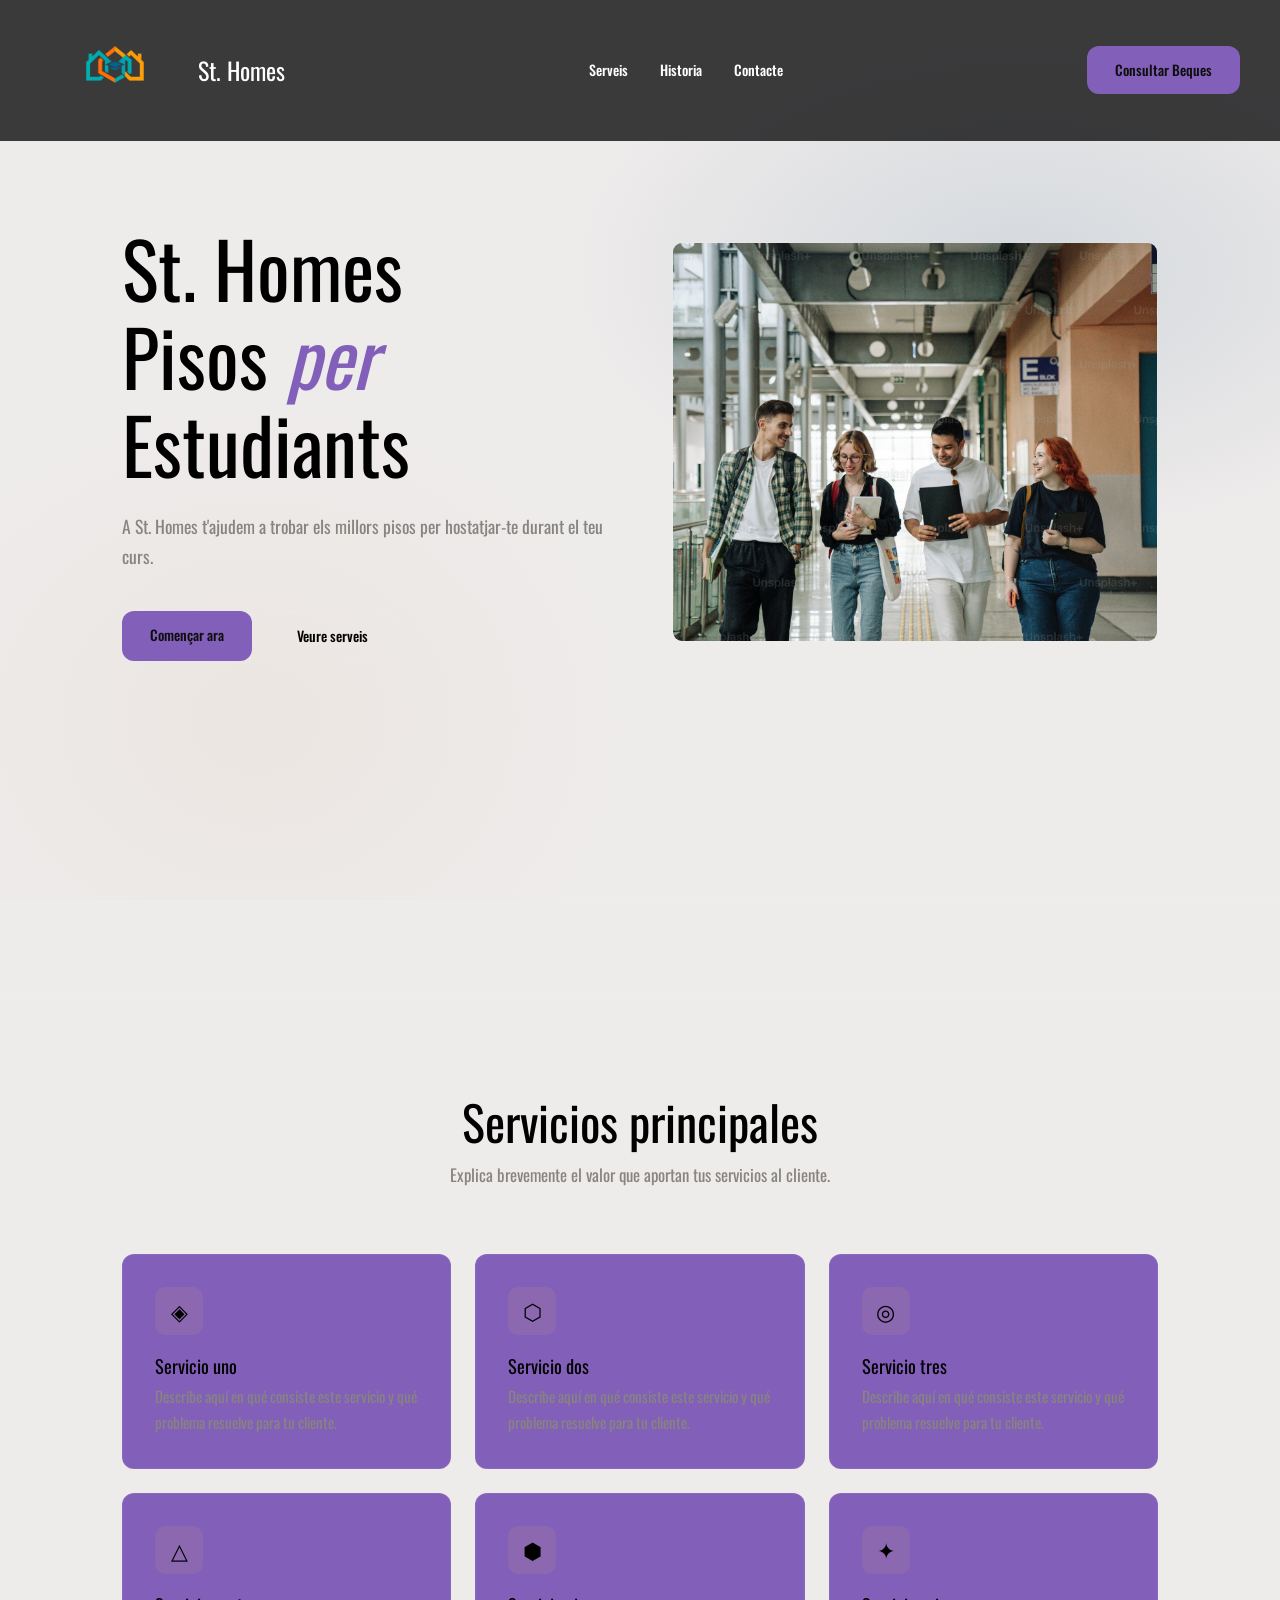
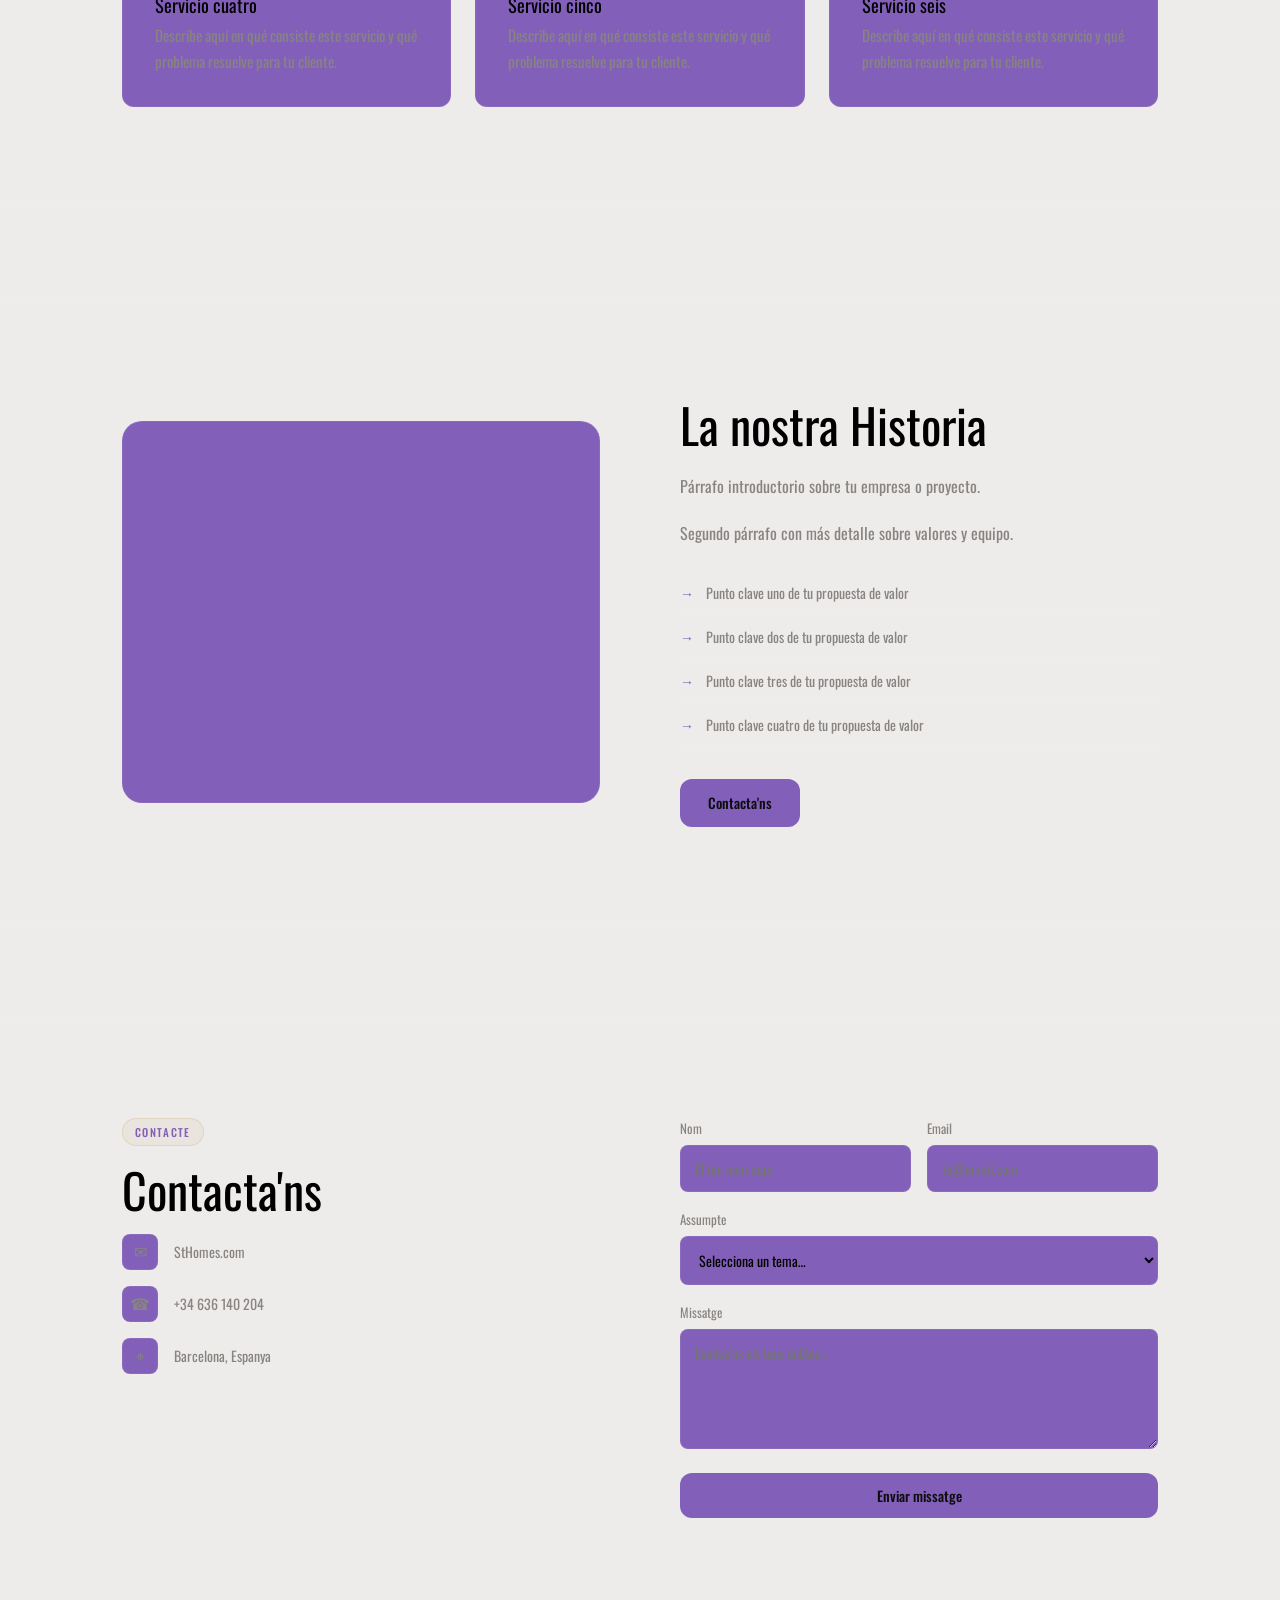
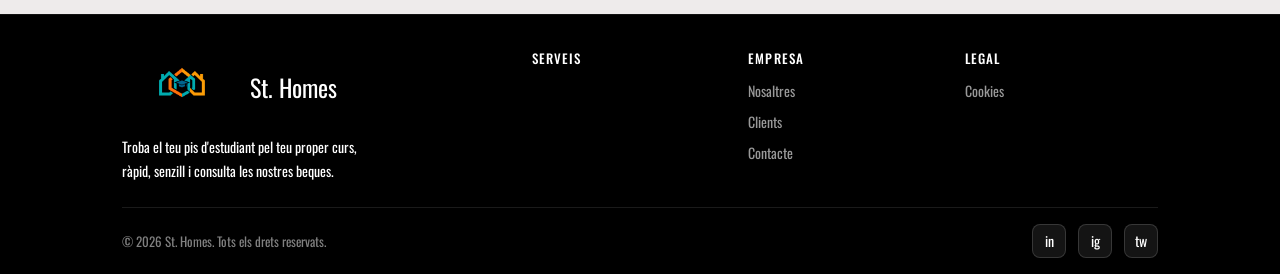
==== commit 717c008d: "disseny principal" ====
--- a/index.html
+++ b/index.html
@@ -8,8 +8,11 @@
     <link rel="stylesheet" href="index.css" />
   </head>
   <body>
-    <nav id="navbar">
-      <a href="#hero" class="nav-logo">St. Homes</a>
+    <nav>
+      <a href="#hero" class="nav-logo">
+        <img src="images/St.homes_logo.png" alt="St. Homes logo" style="height: 100px; width: auto;" />
+        St. Homes
+      </a>
       <ul class="nav-enllacos">
         <li><a href="#servicios">Serveis</a></li>
         <li><a href="#nosotros">Historia</a></li>
@@ -25,24 +28,18 @@
       <div class="contenidor">
         <div class="hero-quadricula">
           <div class="hero-contingut">
-            <div class="hero-cella revelat">
-              <span class="etiqueta"
-                >T'ajudem a trobar el pis que tant necessites</span
-              >
-            </div>
-            <h1 class="hero-titol revelat revelat-retard-1">
+            <h1 class="hero-titol">
               St. Homes<br />Pisos <em>per</em><br />Estudiants
             </h1>
-            <p class="hero-descripcio revelat revelat-retard-2">
-              A St. Homes t'ajudem a trobar els millors pisos per hostatjar-te
-              durant el teu curs.
+            <p class="hero-descripcio">
+              A St. Homes t'ajudem a trobar els millors pisos per hostatjar-te durant el teu curs.
             </p>
-            <div class="hero-accions revelat revelat-retard-3">
+            <div class="hero-accions">
               <a href="#contacto" class="boto boto-primari">Començar ara</a>
               <a href="#servicios" class="boto boto-contorn">Veure serveis</a>
             </div>
           </div>
-          <div class="hero-imatge revelat revelat-retard-2">
+          <div class="hero-imatge">
             <span><img src="images/estudiantescaminando.avif" alt="" /></span>
           </div>
         </div>
@@ -53,61 +50,40 @@
 
     <section id="servicios">
       <div class="contenidor">
-        <div class="cap-seccio revelat">
-          <span class="etiqueta">Qué hacemos</span>
+        <div class="cap-seccio">
           <h2>Servicios principales</h2>
-          <p>
-            Explica brevemente el valor que aportan tus servicios al cliente.
-          </p>
+          <p>Explica brevemente el valor que aportan tus servicios al cliente.</p>
         </div>
         <div class="quadricula-funcions">
-          <div class="targeta-funcio revelat">
+          <div class="targeta-funcio">
             <div class="icona-funcio">◈</div>
             <h3>Servicio uno</h3>
-            <p>
-              Describe aquí en qué consiste este servicio y qué problema
-              resuelve para tu cliente.
-            </p>
-          </div>
-          <div class="targeta-funcio revelat revelat-retard-1">
+            <p>Describe aquí en qué consiste este servicio y qué problema resuelve para tu cliente.</p>
+          </div>
+          <div class="targeta-funcio">
             <div class="icona-funcio">⬡</div>
             <h3>Servicio dos</h3>
-            <p>
-              Describe aquí en qué consiste este servicio y qué problema
-              resuelve para tu cliente.
-            </p>
-          </div>
-          <div class="targeta-funcio revelat revelat-retard-2">
+            <p>Describe aquí en qué consiste este servicio y qué problema resuelve para tu cliente.</p>
+          </div>
+          <div class="targeta-funcio">
             <div class="icona-funcio">◎</div>
             <h3>Servicio tres</h3>
-            <p>
-              Describe aquí en qué consiste este servicio y qué problema
-              resuelve para tu cliente.
-            </p>
-          </div>
-          <div class="targeta-funcio revelat">
+            <p>Describe aquí en qué consiste este servicio y qué problema resuelve para tu cliente.</p>
+          </div>
+          <div class="targeta-funcio">
             <div class="icona-funcio">△</div>
             <h3>Servicio cuatro</h3>
-            <p>
-              Describe aquí en qué consiste este servicio y qué problema
-              resuelve para tu cliente.
-            </p>
-          </div>
-          <div class="targeta-funcio revelat revelat-retard-1">
+            <p>Describe aquí en qué consiste este servicio y qué problema resuelve para tu cliente.</p>
+          </div>
+          <div class="targeta-funcio">
             <div class="icona-funcio">⬢</div>
             <h3>Servicio cinco</h3>
-            <p>
-              Describe aquí en qué consiste este servicio y qué problema
-              resuelve para tu cliente.
-            </p>
-          </div>
-          <div class="targeta-funcio revelat revelat-retard-2">
+            <p>Describe aquí en qué consiste este servicio y qué problema resuelve para tu cliente.</p>
+          </div>
+          <div class="targeta-funcio">
             <div class="icona-funcio">✦</div>
             <h3>Servicio seis</h3>
-            <p>
-              Describe aquí en qué consiste este servicio y qué problema
-              resuelve para tu cliente.
-            </p>
+            <p>Describe aquí en qué consiste este servicio y qué problema resuelve para tu cliente.</p>
           </div>
         </div>
       </div>
@@ -118,27 +94,20 @@
     <section id="nosotros">
       <div class="contenidor">
         <div class="quadricula-nosaltres">
-          <div class="imatge-nosaltres revelat">
+          <div class="imatge-nosaltres">
             <span><img src="images/" alt=""></span>
           </div>
           <div class="contingut-nosaltres">
-            <span class="etiqueta revelat">Qui som</span>
-            <h2 class="revelat">La nosta<br />historia<br />palabras</h2>
-            <p class="revelat">
-              Párrafo introductorio sobre tu empresa o proyecto.
-            </p>
-            <p class="revelat">
-              Segundo párrafo con más detalle sobre valores y equipo.
-            </p>
-            <ul class="llista-nosaltres revelat">
+            <h2>La nostra Historia</h2>
+            <p>Párrafo introductorio sobre tu empresa o proyecto.</p>
+            <p>Segundo párrafo con más detalle sobre valores y equipo.</p>
+            <ul class="llista-nosaltres">
               <li>Punto clave uno de tu propuesta de valor</li>
               <li>Punto clave dos de tu propuesta de valor</li>
               <li>Punto clave tres de tu propuesta de valor</li>
               <li>Punto clave cuatro de tu propuesta de valor</li>
             </ul>
-            <a href="#contacto" class="boto boto-primari revelat"
-              >Contacta'ns</a
-            >
+            <a href="#contacto" class="boto boto-primari">Contacta'ns</a>
           </div>
         </div>
       </div>
@@ -150,9 +119,9 @@
       <div class="contenidor">
         <div class="quadricula-contacte">
           <div class="info-contacte">
-            <span class="etiqueta revelat">Contacte</span>
-            <h2 class="revelat">Contacta'ns</h2>
-            <div class="elements-contacte revelat">
+            <span class="etiqueta">Contacte</span>
+            <h2>Contacta'ns</h2>
+            <div class="elements-contacte">
               <div class="element-contacte">
                 <div class="icona-element-contacte">✉</div>
                 <span>StHomes.com</span>
@@ -167,8 +136,8 @@
               </div>
             </div>
           </div>
-          <div class="revelat">
-            <div class="formulari-contacte" id="formulariContacte">
+          <div>
+            <div class="formulari-contacte">
               <div class="fila-formulari">
                 <div class="grup-formulari">
                   <label for="nom">Nom</label>
@@ -191,25 +160,14 @@
               </div>
               <div class="grup-formulari">
                 <label for="missatge">Missatge</label>
-                <textarea
-                  id="missatge"
-                  placeholder="Explica'ns els teus dubtes…"
-                ></textarea>
+                <textarea id="missatge" placeholder="Explica'ns els teus dubtes…"></textarea>
               </div>
               <div class="enviament-formulari">
-                <button
-                  type="button"
-                  class="boto boto-primari"
-                  onclick="enviarFormulari()"
-                  style="width: 100%"
-                >
+                <button type="submit" class="boto boto-primari" style="width: 100%">
                   Enviar missatge
                 </button>
               </div>
             </div>
-            <div class="exit-formulari" id="exitFormulari">
-              ✓ &nbsp;Missatge enviat! Et contactarem aviat.
-            </div>
           </div>
         </div>
       </div>
@@ -219,11 +177,11 @@
       <div class="contenidor">
         <div class="quadricula-peu">
           <div class="marca-peu">
-            <a href="#hero" class="nav-logo">St. Homes</a>
-            <p>
-              Troba el teu pis d'estudiant pel teu proper curs, ràpid, senzill i
-              consulta les nostres beques.
-            </p>
+            <a href="#hero" class="nav-logo">
+              <img src="images/St.homes_logo.png" alt="St. Homes logo" style="height: 80px; width: auto;" />
+              St. Homes
+            </a>
+            <p>Troba el teu pis d'estudiant pel teu proper curs, ràpid, senzill i consulta les nostres beques.</p>
           </div>
           <div class="columna-peu">
             <h4>Serveis</h4>
@@ -254,11 +212,4 @@
             <a href="#" class="enllaç-social" aria-label="LinkedIn">in</a>
             <a href="#" class="enllaç-social" aria-label="Instagram">ig</a>
             <a href="#" class="enllaç-social" aria-label="Twitter">tw</a>
-          </div>
-        </div>
-      </div>
-    </footer>
-
-    <script src="index.js"></script>
-  </body>
-</html>
+          </div>
--- a/index.css
+++ b/index.css
@@ -9,7 +9,7 @@
 :root {
   --fons: #eeebeb;
   --fons2: #250902;
-  --superficie: #31247e;
+  --superficie: rgb(130, 95, 185);
   --vora: rgba(255, 255, 255, 0.07);
   --text: #000000;
   --apagat: #888480;
@@ -74,7 +74,7 @@
 }
 
 .boto-contorn {
-  background: transparen;
+  background: transparent;
   color: var(--text);
   border: 1px solid var(--vora);
 }
@@ -88,33 +88,21 @@
   padding: 6rem 0;
 }
 
-h1,
-h2,
-h3 {
-  font-family: var(--serifa); 
+h1, h2, h3 {
+  font-family: var(--serifa);
   font-weight: 400;
   line-height: 1.15;
 }
-/* para que afecte a todas las fuentes de la web "--serifa"*/
-h1 {
-  font-size: clamp(2.8rem, 6vw, 5rem);
-}
-h2 {
-  font-size: clamp(2rem, 4vw, 3rem);
-}
-h3 {
-  font-size: 1.4rem;
-}
-p {
-  color: var(--apagat);
-}
+
+h1 { font-size: clamp(2.8rem, 6vw, 5rem); }
+h2 { font-size: clamp(2rem, 4vw, 3rem); }
+h3 { font-size: 1.4rem; }
+p  { color: var(--apagat); }
 
 /* ─── NAVBAR ─── */
 nav {
   position: fixed;
-  top: 0;
-  left: 0;
-  right: 0;
+  top: 0; left: 0; right: 0;
   z-index: 100;
   display: flex;
   align-items: center;
@@ -125,41 +113,14 @@
   transition: border-color 0.3s;
 }
 
-.boto-tema {
-  padding: 8px 12px;
-  font-size: 18px;
-  line-height: 1;
-}
-
-body.tema-blanc {
-  --fons: #f5f4f0;
-  --fons2: #eae8e3;
-  --superficie: #e0ddd7;
-  --vora: rgba(0,0,0,0.09);
-  --text: #1a1715;
-  --apagat: #5a5753;
-  --accent: rgba(200,30,0);
-}
-
-body.tema-blanc nav {
-  background: rgb(245,244,240,0.85);
-}
-
-body.tema-blanc .grup-formulari input,
-body.tema-blanc .grup-formulari textarea,
-body.tema-blanc .grup-formulari select {
-  color: #1a1715;
-}
-
-nav.desplacat {
-  border-color: var(--vora);
-}
-
 .nav-logo {
   font-family: var(--serifa);
   font-size: 1.5rem;
-  color: var(--text);
+  color: #ffffff;
   text-decoration: none;
+  display: flex;
+  align-items: center;
+  gap: 0.5rem;
 }
 
 .nav-enllacos {
@@ -169,7 +130,7 @@
 }
 
 .nav-enllacos a {
-  color: var(--apagat);
+  color: #ffffff;
   text-decoration: none;
   font-size: 14px;
   font-weight: 500;
@@ -177,7 +138,7 @@
 }
 
 .nav-enllacos a:hover {
-  color: var(--text);
+  color: rgba(255, 255, 255, 0.7);
 }
 
 .nav-accio {
@@ -201,16 +162,8 @@
   inset: 0;
   pointer-events: none;
   background:
-    radial-gradient(
-      ellipse 60% 50% at 80% 30%,
-      rgba(59, 110, 140, 0.15) 0%,
-      transparent 60%
-    ),
-    radial-gradient(
-      ellipse 50% 60% at 20% 80%,
-      rgba(200, 169, 110, 0.08) 0%,
-      transparent 60%
-    );
+    radial-gradient(ellipse 60% 50% at 80% 30%, rgba(59,110,140,0.15) 0%, transparent 60%),
+    radial-gradient(ellipse 50% 60% at 20% 80%, rgba(200,169,110,0.08) 0%, transparent 60%);
 }
 
 .hero-quadricula {
@@ -221,18 +174,9 @@
   position: relative;
 }
 
-.hero-cella {
-  margin-bottom: 1.5rem;
-}
-
-.hero-titol {
-  margin-bottom: 1.5rem;
-}
-
-.hero-titol em {
-  font-style: italic;
-  color: var(--accent);
-}
+.hero-cella { margin-bottom: 1.5rem; }
+.hero-titol { margin-bottom: 1.5rem; }
+.hero-titol em { font-style: italic; color: var(--accent); }
 
 .hero-descripcio {
   font-size: 1.1rem;
@@ -253,27 +197,19 @@
   display: flex;
   align-items: center;
   justify-content: center;
-  font-size: 14px;
   position: relative;
   overflow: hidden;
   height: 400px;
   width: 100%;
 }
 
-.hero-imatge img {
-  width: 100%;
-}
+.hero-imatge img { width: 100%; }
 
 .hero-imatge::before {
   content: "";
   position: absolute;
   inset: 0;
-  background: linear-gradient(
-    135deg,
-    rgba(59, 110, 140, 0.12) 0%,
-    transparent 50%,
-    rgba(200, 169, 110, 0.06) 100%
-  );
+  background: linear-gradient(135deg, rgba(59,110,140,0.12) 0%, transparent 50%, rgba(200,169,110,0.06) 100%);
 }
 
 .hero-estadistiques {
@@ -326,9 +262,7 @@
   border: 1px solid var(--vora);
   border-radius: var(--radi);
   padding: 2rem;
-  transition:
-    border-color 0.2s,
-    transform 0.2s;
+  transition: border-color 0.2s, transform 0.2s;
 }
 
 .targeta-funcio:hover {
@@ -348,15 +282,8 @@
   font-size: 22px;
 }
 
-.targeta-funcio h3 {
-  color: var(--text);
-  margin-bottom: 0.5rem;
-  font-size: 1.15rem;
-}
-
-.targeta-funcio p {
-  font-size: 0.95rem;
-}
+.targeta-funcio h3 { color: var(--text); margin-bottom: 0.5rem; font-size: 1.15rem; }
+.targeta-funcio p  { font-size: 0.95rem; }
 
 /* ─── NOSALTRES ─── */
 #nosotros .quadricula-nosaltres {
@@ -378,12 +305,8 @@
   font-size: 14px;
 }
 
-.contingut-nosaltres h2 {
-  margin-bottom: 1.25rem;
-}
-.contingut-nosaltres p {
-  margin-bottom: 1.25rem;
-}
+.contingut-nosaltres h2 { margin-bottom: 1.25rem; }
+.contingut-nosaltres p  { margin-bottom: 1.25rem; }
 
 .llista-nosaltres {
   list-style: none;
@@ -414,12 +337,8 @@
   align-items: start;
 }
 
-.info-contacte h2 {
-  margin-bottom: 1rem;
-}
-.info-contacte p {
-  margin-bottom: 2rem;
-}
+.info-contacte h2 { margin-bottom: 1rem; }
+.info-contacte p  { margin-bottom: 2rem; }
 
 .elements-contacte {
   display: flex;
@@ -466,10 +385,7 @@
   gap: 6px;
 }
 
-.grup-formulari label {
-  font-size: 13px;
-  color: var(--apagat);
-}
+.grup-formulari label { font-size: 13px; color: var(--apagat); }
 
 .grup-formulari input,
 .grup-formulari textarea,
@@ -497,38 +413,27 @@
   min-height: 120px;
 }
 
-.enviament-formulari {
-  margin-top: 0.5rem;
-}
-
-.exit-formulari {
-  display: none;
-  text-align: center;
-  padding: 1.5rem;
-  background: rgba(200, 169, 110, 0.08);
-  border: 1px solid rgba(200, 169, 110, 0.2);
-  border-radius: var(--radi);
-  color: var(--accent);
-  font-size: 15px;
-}
+.enviament-formulari { margin-top: 0.5rem; }
 
 /* ─── FOOTER ─── */
 footer {
-  padding: 4rem 0 2rem;
+  padding: 2rem 0 1rem;
   border-top: 1px solid var(--vora);
+  background: #000000;
 }
 
 .quadricula-peu {
   display: grid;
   grid-template-columns: 2fr 1fr 1fr 1fr;
-  gap: 3rem;
-  margin-bottom: 3rem;
+  gap: 1.5rem;
+  margin-bottom: 1.5rem;
 }
 
 .marca-peu p {
   font-size: 14px;
-  margin-top: 0.75rem;
+  margin-top: 0.5rem;
   max-width: 260px;
+  color: #ffffff;
 }
 
 .columna-peu h4 {
@@ -537,57 +442,51 @@
   font-weight: 500;
   letter-spacing: 0.08em;
   text-transform: uppercase;
-  color: var(--text);
-  margin-bottom: 1rem;
+  color: #ffffff;
+  margin-bottom: 0.5rem;
 }
 
 .columna-peu ul {
   list-style: none;
   display: flex;
   flex-direction: column;
-  gap: 0.5rem;
+  gap: 0.25rem;
 }
 
 .columna-peu ul a {
-  color: var(--apagat);
+  color: rgba(255, 255, 255, 0.6);
   text-decoration: none;
   font-size: 14px;
   transition: color 0.2s;
 }
 
-.columna-peu ul a:hover {
-  color: var(--text);
-}
+.columna-peu ul a:hover { color: #ffffff; }
 
 .peu-inferior {
   display: flex;
   justify-content: space-between;
   align-items: center;
-  padding-top: 2rem;
-  border-top: 1px solid var(--vora);
+  padding-top: 1rem;
+  border-top: 1px solid rgba(255, 255, 255, 0.1);
   font-size: 13px;
-  color: var(--apagat);
-}
-
-.enllacos-socials {
-  display: flex;
-  gap: 0.75rem;
-}
+  color: rgba(255, 255, 255, 0.5);
+}
+
+.enllacos-socials { display: flex; gap: 0.75rem; }
 
 .enllaç-social {
   width: 34px;
   height: 34px;
-  background: var(--superficie);
-  border: 1px solid var(--vora);
+  background: rgba(255, 255, 255, 0.08);
+  border: 1px solid rgba(255, 255, 255, 0.15);
   border-radius: 8px;
   display: flex;
   align-items: center;
   justify-content: center;
   font-size: 14px;
   text-decoration: none;
+  color: #ffffff;
   transition: border-color 0.2s;
 }
 
-.enllaç-social:hover {
-  border-color: rgba(255, 255, 255, 0.2);
-}
+.enllaç-social:hover { border-color: rgba(255, 255, 255, 0.4); }
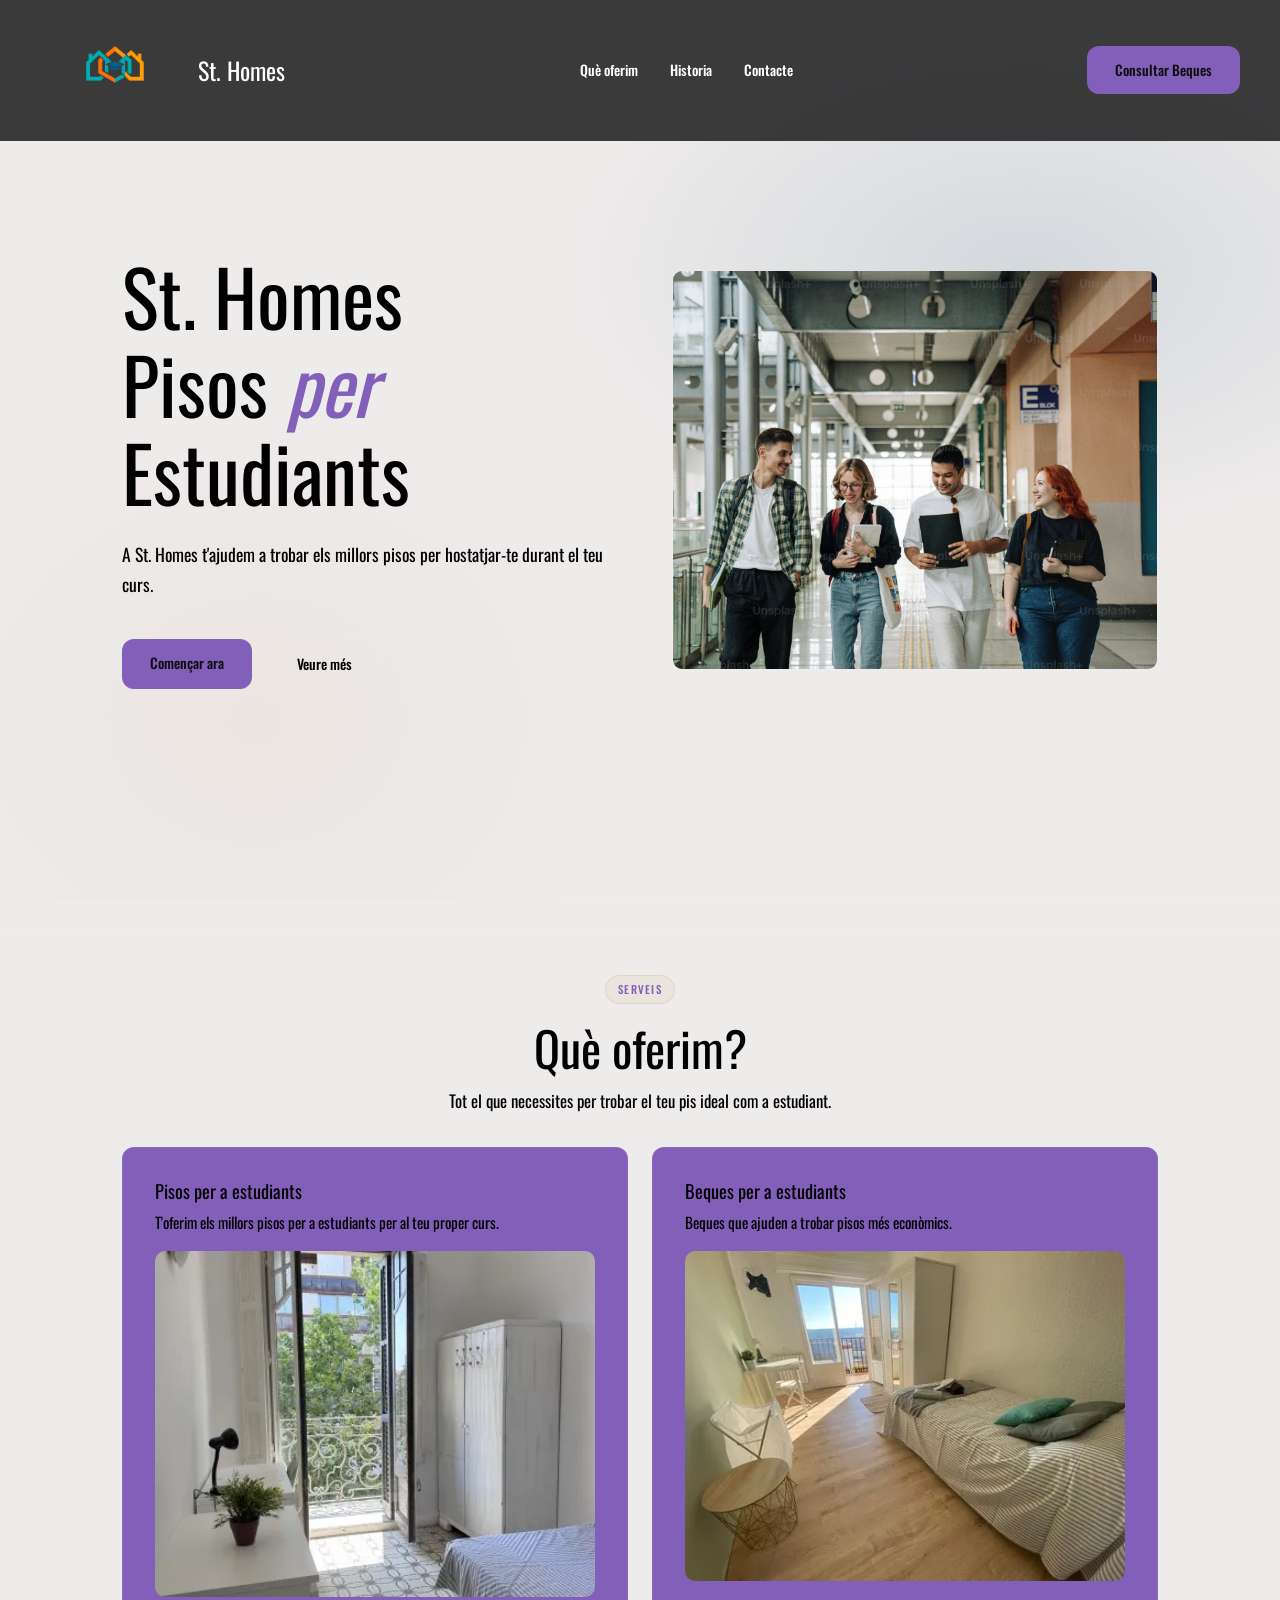
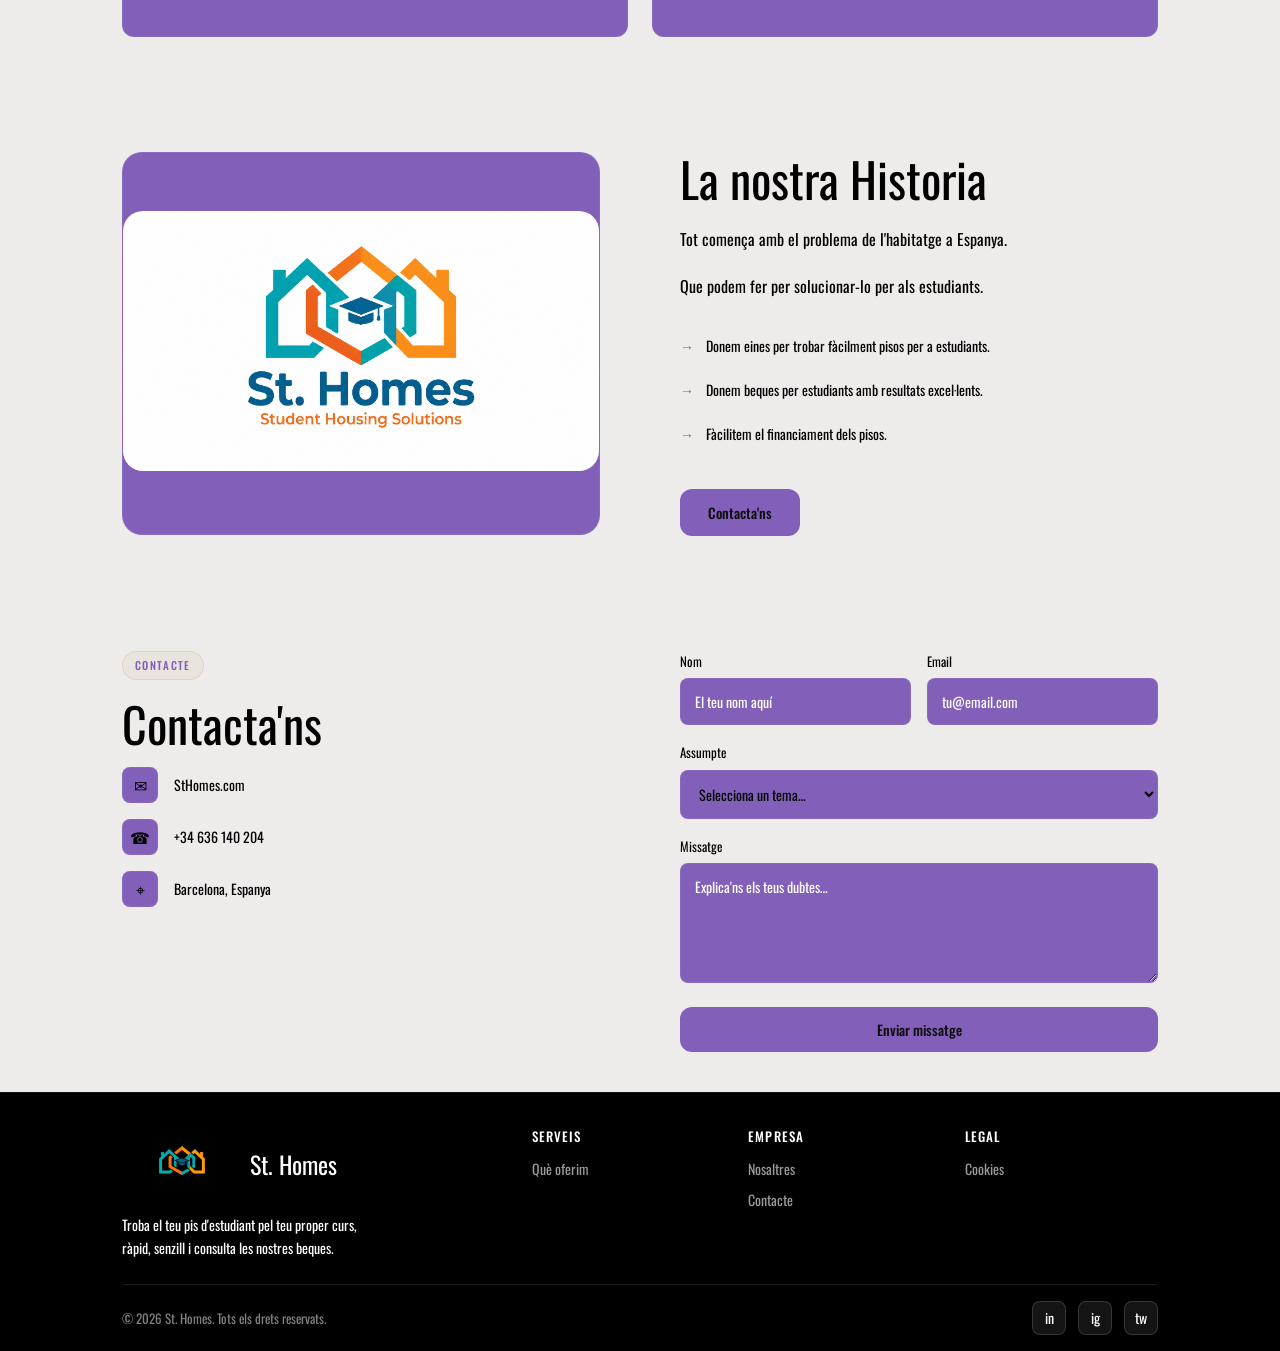
==== commit 6d448802: "acabada1" ====
--- a/index.html
+++ b/index.html
@@ -14,12 +14,12 @@
         St. Homes
       </a>
       <ul class="nav-enllacos">
-        <li><a href="#servicios">Serveis</a></li>
+        <li><a href="#oferim">Què oferim</a></li>
         <li><a href="#nosotros">Historia</a></li>
         <li><a href="#contacto">Contacte</a></li>
       </ul>
       <div class="nav-accio">
-        <a href="#contacto" class="boto boto-primari">Consultar Beques</a>
+        <a href="beques.html" class="boto boto-primari">Consultar Beques</a>
       </div>
     </nav>
 
@@ -36,7 +36,7 @@
             </p>
             <div class="hero-accions">
               <a href="#contacto" class="boto boto-primari">Començar ara</a>
-              <a href="#servicios" class="boto boto-contorn">Veure serveis</a>
+              <a href="#oferim" class="boto boto-contorn">Veure més</a>
             </div>
           </div>
           <div class="hero-imatge">
@@ -48,42 +48,23 @@
 
     <div id="logos"><div class="contenidor"></div></div>
 
-    <section id="servicios">
+    <section id="oferim">
       <div class="contenidor">
         <div class="cap-seccio">
-          <h2>Servicios principales</h2>
-          <p>Explica brevemente el valor que aportan tus servicios al cliente.</p>
+          <span class="etiqueta">Serveis</span>
+          <h2>Què oferim?</h2>
+          <p>Tot el que necessites per trobar el teu pis ideal com a estudiant.</p>
         </div>
-        <div class="quadricula-funcions">
-          <div class="targeta-funcio">
-            <div class="icona-funcio">◈</div>
-            <h3>Servicio uno</h3>
-            <p>Describe aquí en qué consiste este servicio y qué problema resuelve para tu cliente.</p>
+        <div class="quadricula-oferim">
+          <div class="targeta-oferim">
+            <h3>Pisos per a estudiants</h3>
+            <p>T'oferim els millors pisos per a estudiants per al teu proper curs.</p>
+            <img src="images/pisosestudiantes.webp" alt="st.homes" width="400px">
           </div>
-          <div class="targeta-funcio">
-            <div class="icona-funcio">⬡</div>
-            <h3>Servicio dos</h3>
-            <p>Describe aquí en qué consiste este servicio y qué problema resuelve para tu cliente.</p>
-          </div>
-          <div class="targeta-funcio">
-            <div class="icona-funcio">◎</div>
-            <h3>Servicio tres</h3>
-            <p>Describe aquí en qué consiste este servicio y qué problema resuelve para tu cliente.</p>
-          </div>
-          <div class="targeta-funcio">
-            <div class="icona-funcio">△</div>
-            <h3>Servicio cuatro</h3>
-            <p>Describe aquí en qué consiste este servicio y qué problema resuelve para tu cliente.</p>
-          </div>
-          <div class="targeta-funcio">
-            <div class="icona-funcio">⬢</div>
-            <h3>Servicio cinco</h3>
-            <p>Describe aquí en qué consiste este servicio y qué problema resuelve para tu cliente.</p>
-          </div>
-          <div class="targeta-funcio">
-            <div class="icona-funcio">✦</div>
-            <h3>Servicio seis</h3>
-            <p>Describe aquí en qué consiste este servicio y qué problema resuelve para tu cliente.</p>
+          <div class="targeta-oferim">
+            <h3>Beques per a estudiants</h3>
+            <p>Beques que ajuden a trobar pisos més econòmics.</p>
+            <img src="images/piso2.webp" alt="" width="400px">
           </div>
         </div>
       </div>
@@ -95,17 +76,16 @@
       <div class="contenidor">
         <div class="quadricula-nosaltres">
           <div class="imatge-nosaltres">
-            <span><img src="images/" alt=""></span>
+            <span><img src="images/st.homes.png" alt="" width="400px"></span>
           </div>
           <div class="contingut-nosaltres">
             <h2>La nostra Historia</h2>
-            <p>Párrafo introductorio sobre tu empresa o proyecto.</p>
-            <p>Segundo párrafo con más detalle sobre valores y equipo.</p>
+            <p>Tot comença amb el problema de l'habitatge a Espanya.</p>
+            <p>Que podem fer per solucionar-lo per als estudiants.</p>
             <ul class="llista-nosaltres">
-              <li>Punto clave uno de tu propuesta de valor</li>
-              <li>Punto clave dos de tu propuesta de valor</li>
-              <li>Punto clave tres de tu propuesta de valor</li>
-              <li>Punto clave cuatro de tu propuesta de valor</li>
+              <li>Donem eines per trobar fàcilment pisos per a estudiants.</li>
+              <li>Donem beques per estudiants amb resultats excel·lents.</li>
+              <li>Fàcilitem el financiament dels pisos. </li>
             </ul>
             <a href="#contacto" class="boto boto-primari">Contacta'ns</a>
           </div>
@@ -186,16 +166,13 @@
           <div class="columna-peu">
             <h4>Serveis</h4>
             <ul>
-              <li><a href="#servicios"></a></li>
-              <li><a href="#servicios"></a></li>
-              <li><a href="#servicios"></a></li>
+              <li><a href="#oferim">Què oferim</a></li>
             </ul>
           </div>
           <div class="columna-peu">
             <h4>Empresa</h4>
             <ul>
               <li><a href="#nosotros">Nosaltres</a></li>
-              <li><a href="#testimonios">Clients</a></li>
               <li><a href="#contacto">Contacte</a></li>
             </ul>
           </div>
@@ -212,4 +189,9 @@
             <a href="#" class="enllaç-social" aria-label="LinkedIn">in</a>
             <a href="#" class="enllaç-social" aria-label="Instagram">ig</a>
             <a href="#" class="enllaç-social" aria-label="Twitter">tw</a>
-          </div>+          </div>
+        </div>
+      </div>
+    </footer>
+  </body>
+</html>
--- a/index.css
+++ b/index.css
@@ -12,7 +12,7 @@
   --superficie: rgb(130, 95, 185);
   --vora: rgba(255, 255, 255, 0.07);
   --text: #000000;
-  --apagat: #888480;
+  --apagat: #000000;
   --accent: rgb(130, 95, 185);
   --accent2: #3b6e8c;
   --radi: 12px;
@@ -85,7 +85,7 @@
 }
 
 section {
-  padding: 6rem 0;
+  padding: 2.5rem 0;
 }
 
 h1, h2, h3 {
@@ -97,7 +97,7 @@
 h1 { font-size: clamp(2.8rem, 6vw, 5rem); }
 h2 { font-size: clamp(2rem, 4vw, 3rem); }
 h3 { font-size: 1.4rem; }
-p  { color: var(--apagat); }
+p  { color: #000000; }
 
 /* ─── NAVBAR ─── */
 nav {
@@ -182,6 +182,7 @@
   font-size: 1.1rem;
   margin-bottom: 2.5rem;
   max-width: 500px;
+  color: #000000;
 }
 
 .hero-accions {
@@ -203,7 +204,10 @@
   width: 100%;
 }
 
-.hero-imatge img { width: 100%; }
+.hero-imatge img {
+  width: 100%;
+  border-radius: 10px;
+}
 
 .hero-imatge::before {
   content: "";
@@ -229,35 +233,36 @@
 
 .estadistica-etiqueta {
   font-size: 13px;
-  color: var(--apagat);
+  color: #000000;
 }
 
 /* ─── LOGOS ─── */
 #logos {
-  padding: 3rem 0;
+  padding: 1rem 0;
   border-top: 1px solid var(--vora);
   border-bottom: 1px solid var(--vora);
 }
 
-/* ─── SERVEIS ─── */
-#servicios .cap-seccio {
+/* ─── QUÈ OFERIM ─── */
+#oferim .cap-seccio {
   text-align: center;
-  margin-bottom: 4rem;
+  margin-bottom: 2rem;
 }
 
 .cap-seccio p {
   max-width: 540px;
   margin: 0.75rem auto 0;
   font-size: 1.05rem;
-}
-
-.quadricula-funcions {
+  color: #000000;
+}
+
+.quadricula-oferim {
   display: grid;
-  grid-template-columns: repeat(auto-fit, minmax(300px, 1fr));
+  grid-template-columns: repeat(2, 1fr);
   gap: 1.5rem;
 }
 
-.targeta-funcio {
+.targeta-oferim {
   background: var(--superficie);
   border: 1px solid var(--vora);
   border-radius: var(--radi);
@@ -265,12 +270,18 @@
   transition: border-color 0.2s, transform 0.2s;
 }
 
-.targeta-funcio:hover {
+.targeta-oferim:hover {
   border-color: rgba(200, 169, 110, 0.3);
   transform: translateY(-3px);
 }
 
-.icona-funcio {
+.targeta-oferim img {
+  width: 100%;
+  border-radius: 10px;
+  margin-top: 1rem;
+}
+
+.icona-oferim {
   width: 48px;
   height: 48px;
   background: rgba(200, 169, 110, 0.12);
@@ -282,8 +293,8 @@
   font-size: 22px;
 }
 
-.targeta-funcio h3 { color: var(--text); margin-bottom: 0.5rem; font-size: 1.15rem; }
-.targeta-funcio p  { font-size: 0.95rem; }
+.targeta-oferim h3 { color: #000000; margin-bottom: 0.5rem; font-size: 1.15rem; }
+.targeta-oferim p  { font-size: 0.95rem; color: #000000; }
 
 /* ─── NOSALTRES ─── */
 #nosotros .quadricula-nosaltres {
@@ -301,12 +312,20 @@
   display: flex;
   align-items: center;
   justify-content: center;
-  color: var(--apagat);
-  font-size: 14px;
+  color: #000000;
+  font-size: 14px;
+  overflow: hidden;
+}
+
+.imatge-nosaltres img {
+  width: 100%;
+  height: 100%;
+  object-fit: cover;
+  border-radius: 20px;
 }
 
 .contingut-nosaltres h2 { margin-bottom: 1.25rem; }
-.contingut-nosaltres p  { margin-bottom: 1.25rem; }
+.contingut-nosaltres p  { margin-bottom: 1.25rem; color: #000000; }
 
 .llista-nosaltres {
   list-style: none;
@@ -317,7 +336,7 @@
   padding: 0.6rem 0;
   border-bottom: 1px solid var(--vora);
   font-size: 14px;
-  color: var(--apagat);
+  color: #000000;
   display: flex;
   align-items: center;
   gap: 0.75rem;
@@ -338,7 +357,7 @@
 }
 
 .info-contacte h2 { margin-bottom: 1rem; }
-.info-contacte p  { margin-bottom: 2rem; }
+.info-contacte p  { margin-bottom: 2rem; color: #000000; }
 
 .elements-contacte {
   display: flex;
@@ -351,7 +370,7 @@
   align-items: center;
   gap: 1rem;
   font-size: 14px;
-  color: var(--apagat);
+  color: #000000;
 }
 
 .icona-element-contacte {
@@ -385,7 +404,7 @@
   gap: 6px;
 }
 
-.grup-formulari label { font-size: 13px; color: var(--apagat); }
+.grup-formulari label { font-size: 13px; color: #000000; }
 
 .grup-formulari input,
 .grup-formulari textarea,
@@ -394,12 +413,18 @@
   background: var(--superficie);
   border: 1px solid var(--vora);
   border-radius: 8px;
-  color: var(--text);
+  color: #000000;
   padding: 12px 14px;
   font-size: 14px;
   outline: none;
   transition: border-color 0.2s;
   width: 100%;
+}
+
+.grup-formulari input::placeholder,
+.grup-formulari textarea::placeholder {
+  color: #ffffff;
+  opacity: 1;
 }
 
 .grup-formulari input:focus,
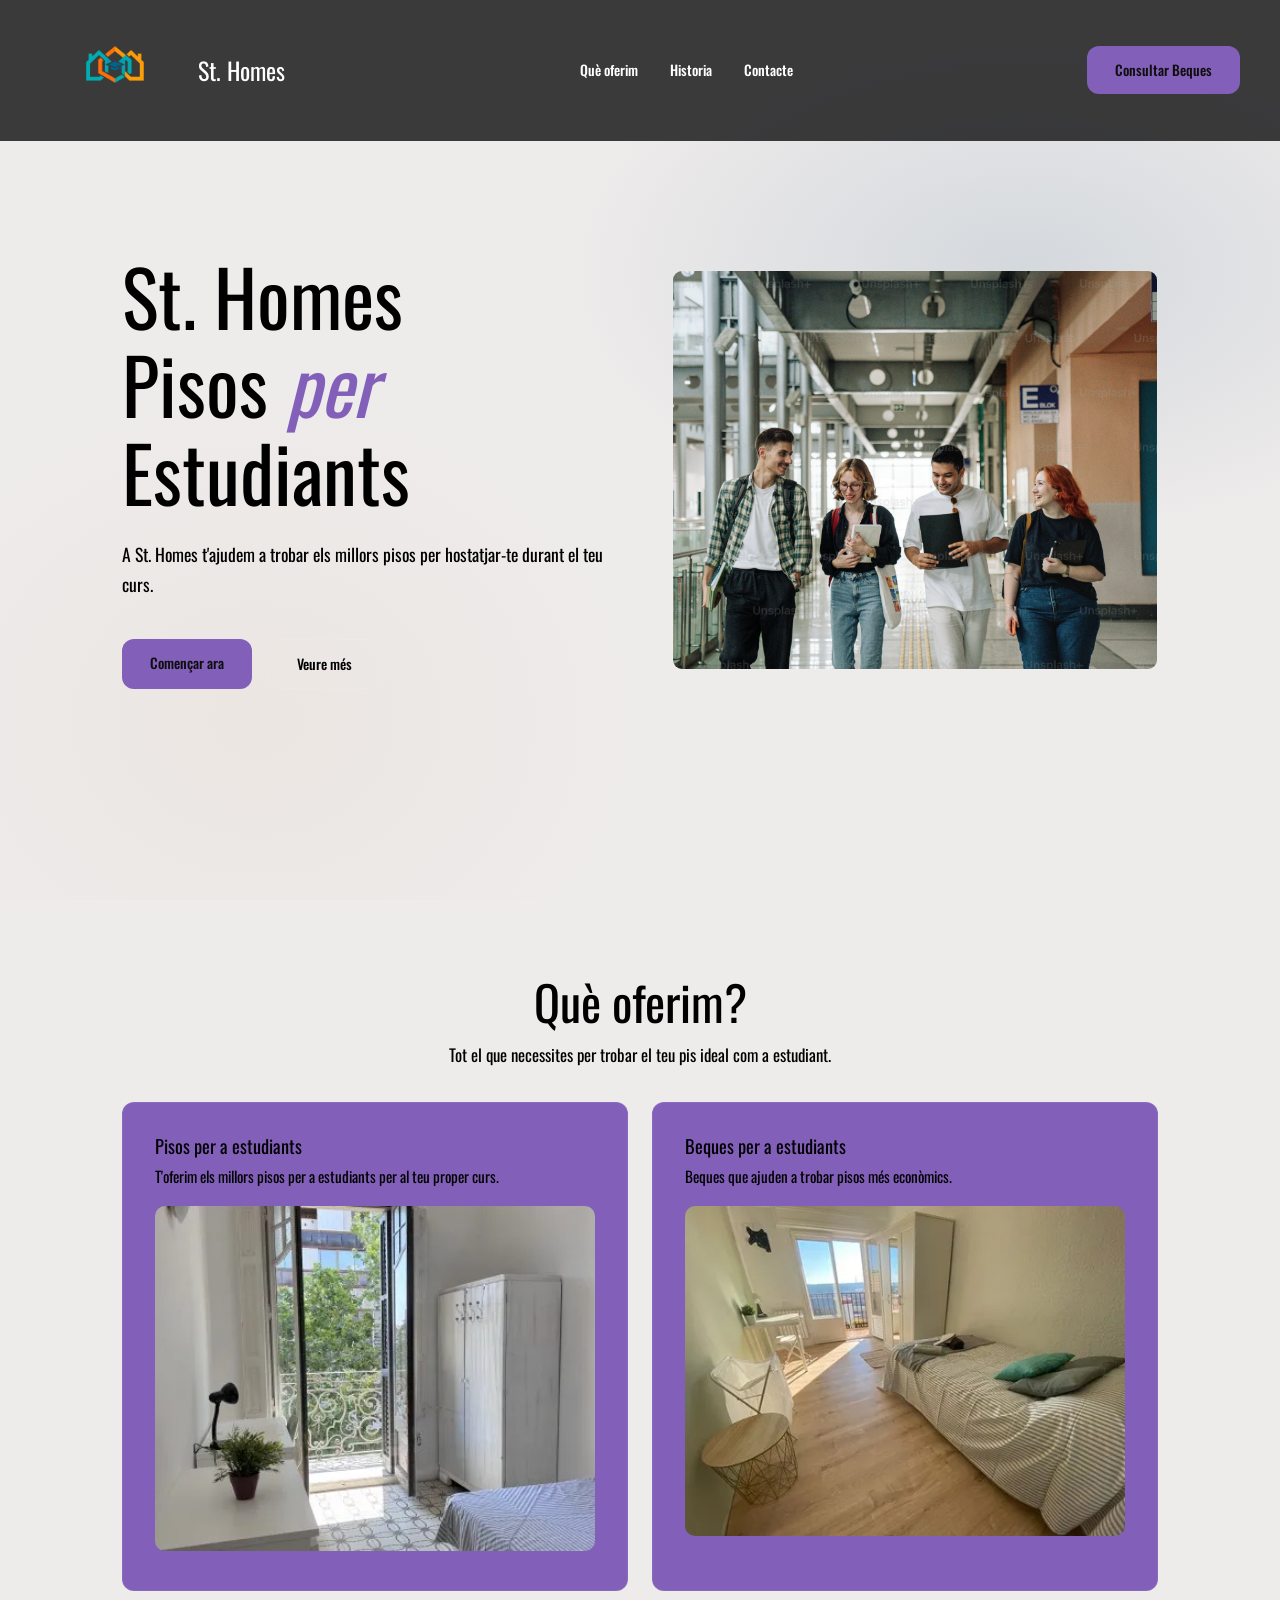
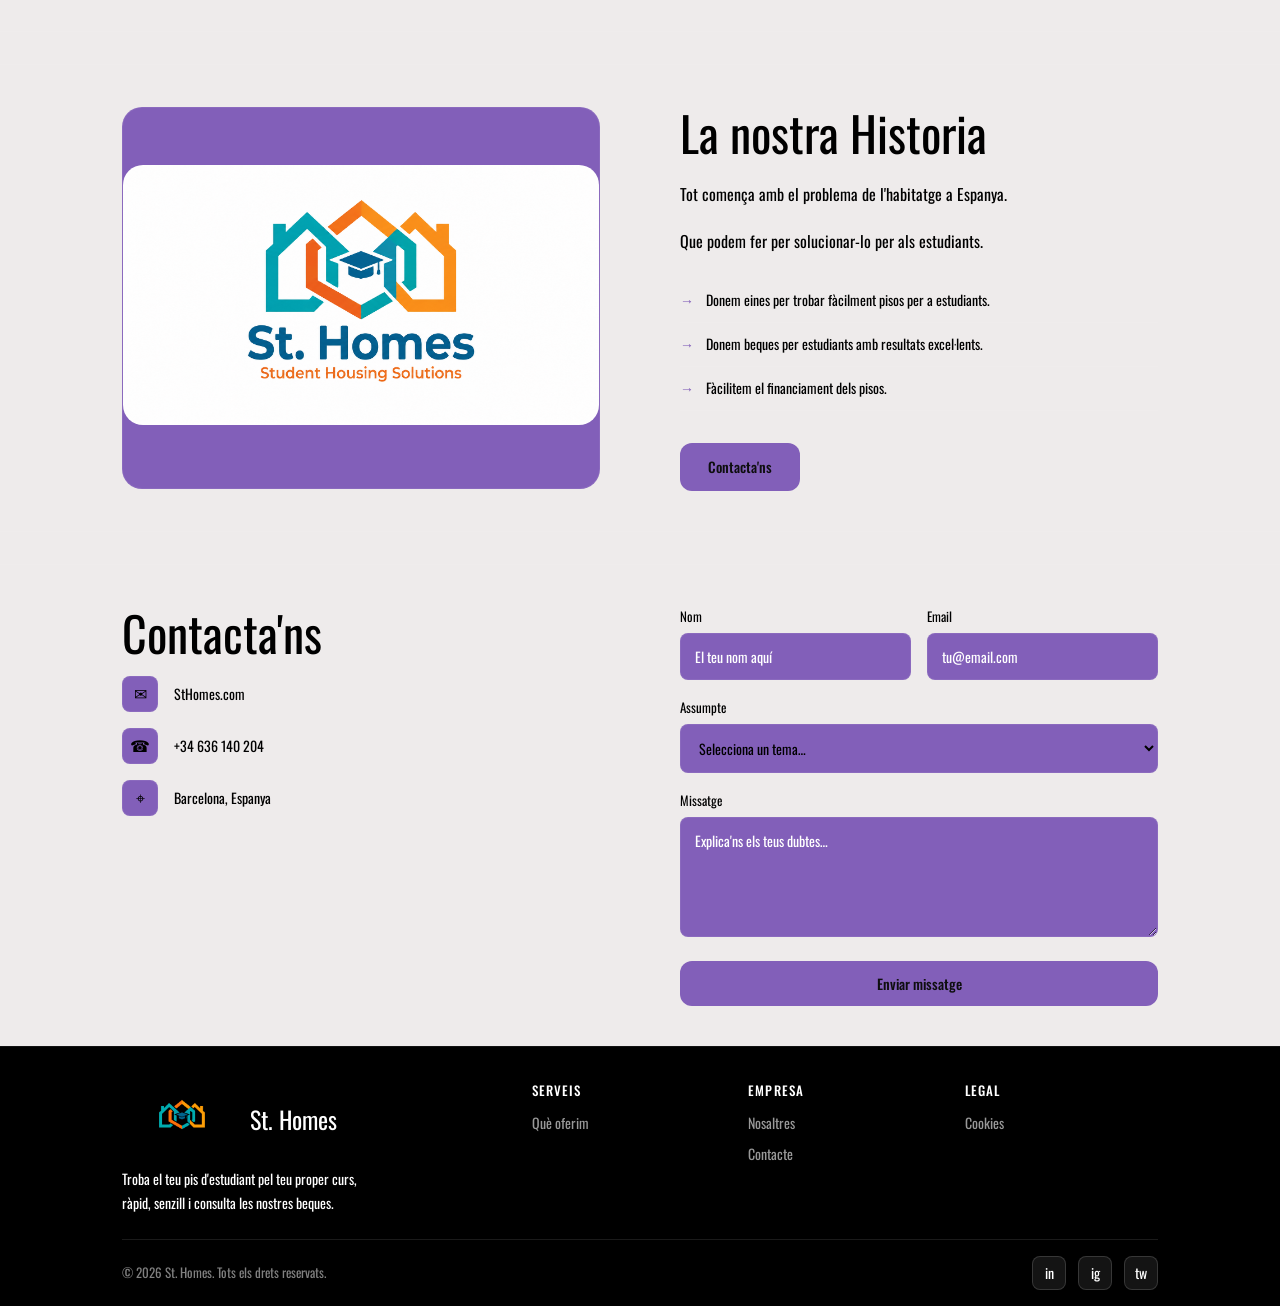
==== commit 67d924cf: "," ====
--- a/index.html
+++ b/index.html
@@ -51,7 +51,6 @@
     <section id="oferim">
       <div class="contenidor">
         <div class="cap-seccio">
-          <span class="etiqueta">Serveis</span>
           <h2>Què oferim?</h2>
           <p>Tot el que necessites per trobar el teu pis ideal com a estudiant.</p>
         </div>
@@ -59,12 +58,16 @@
           <div class="targeta-oferim">
             <h3>Pisos per a estudiants</h3>
             <p>T'oferim els millors pisos per a estudiants per al teu proper curs.</p>
-            <img src="images/pisosestudiantes.webp" alt="st.homes" width="400px">
+            <a href="pisos.html">
+              <img src="images/pisosestudiantes.webp" alt="st.homes" width="400px">
+            </a>
           </div>
           <div class="targeta-oferim">
             <h3>Beques per a estudiants</h3>
             <p>Beques que ajuden a trobar pisos més econòmics.</p>
-            <img src="images/piso2.webp" alt="" width="400px">
+            <a href="beques.html">
+              <img src="images/piso2.webp" alt="Consultar beques" width="400px">
+            </a>
           </div>
         </div>
       </div>
@@ -99,7 +102,6 @@
       <div class="contenidor">
         <div class="quadricula-contacte">
           <div class="info-contacte">
-            <span class="etiqueta">Contacte</span>
             <h2>Contacta'ns</h2>
             <div class="elements-contacte">
               <div class="element-contacte">
@@ -143,7 +145,7 @@
                 <textarea id="missatge" placeholder="Explica'ns els teus dubtes…"></textarea>
               </div>
               <div class="enviament-formulari">
-                <button type="submit" class="boto boto-primari" style="width: 100%">
+                <button type="submit" class="boto boto-primari" style="width: 100%" id="boton_missatge">
                   Enviar missatge
                 </button>
               </div>
@@ -193,5 +195,6 @@
         </div>
       </div>
     </footer>
+    <script src="index.js"></script>
   </body>
 </html>
--- a/index.css
+++ b/index.css
@@ -6,32 +6,17 @@
   padding: 0;
 }
 
-:root {
-  --fons: #eeebeb;
-  --fons2: #250902;
-  --superficie: rgb(130, 95, 185);
-  --vora: rgba(255, 255, 255, 0.07);
-  --text: #000000;
-  --apagat: #000000;
-  --accent: rgb(130, 95, 185);
-  --accent2: #3b6e8c;
-  --radi: 12px;
-  --max: 1100px;
-  --serifa: "Oswald", Georgia, serif;
-  --sans: "Oswald", sans-serif;
-}
-
 body {
-  font-family: var(--sans);
-  background: var(--fons);
-  color: var(--text);
+  font-family: "Oswald", sans-serif;
+  background: #eeebeb;
+  color: #000000;
   font-size: 16px;
   line-height: 1.7;
   overflow-x: hidden;
 }
 
 .contenidor {
-  max-width: var(--max);
+  max-width: 1100px;
   margin: 0 auto;
   padding: 0 2rem;
 }
@@ -42,7 +27,7 @@
   font-weight: 500;
   letter-spacing: 0.12em;
   text-transform: uppercase;
-  color: var(--accent);
+  color: rgb(130, 95, 185);
   background: rgba(200, 169, 110, 0.1);
   border: 1px solid rgba(200, 169, 110, 0.25);
   padding: 4px 12px;
@@ -52,11 +37,11 @@
 
 .boto {
   display: inline-block;
-  font-family: var(--sans);
+  font-family: "Oswald", sans-serif;
   font-size: 14px;
   font-weight: 500;
   padding: 12px 28px;
-  border-radius: var(--radi);
+  border-radius: 12px;
   cursor: pointer;
   transition: all 0.2s;
   text-decoration: none;
@@ -64,7 +49,7 @@
 }
 
 .boto-primari {
-  background: var(--accent);
+  background: rgb(130, 95, 185);
   color: #0e0e0f;
 }
 
@@ -75,13 +60,13 @@
 
 .boto-contorn {
   background: transparent;
-  color: var(--text);
-  border: 1px solid var(--vora);
+  color: #000000;
+  border: 1px solid rgba(255, 255, 255, 0.07);
 }
 
 .boto-contorn:hover {
   border-color: rgba(255, 255, 255, 0.25);
-  background: var(--superficie);
+  background: rgb(130, 95, 185);
 }
 
 section {
@@ -89,7 +74,7 @@
 }
 
 h1, h2, h3 {
-  font-family: var(--serifa);
+  font-family: "Oswald", Georgia, serif;
   font-weight: 400;
   line-height: 1.15;
 }
@@ -114,7 +99,7 @@
 }
 
 .nav-logo {
-  font-family: var(--serifa);
+  font-family: "Oswald", Georgia, serif;
   font-size: 1.5rem;
   color: #ffffff;
   text-decoration: none;
@@ -176,7 +161,7 @@
 
 .hero-cella { margin-bottom: 1.5rem; }
 .hero-titol { margin-bottom: 1.5rem; }
-.hero-titol em { font-style: italic; color: var(--accent); }
+.hero-titol em { font-style: italic; color: rgb(130, 95, 185); }
 
 .hero-descripcio {
   font-size: 1.1rem;
@@ -194,7 +179,7 @@
 .hero-imatge {
   aspect-ratio: 4/4;
   border-radius: 10px;
-  border: 1px solid var(--vora);
+  border: 1px solid rgba(255, 255, 255, 0.07);
   display: flex;
   align-items: center;
   justify-content: center;
@@ -221,13 +206,13 @@
   gap: 2rem;
   margin-top: 3rem;
   padding-top: 2rem;
-  border-top: 1px solid var(--vora);
+  border-top: 1px solid rgba(255, 255, 255, 0.07);
 }
 
 .estadistica-num {
-  font-family: var(--serifa);
+  font-family: "Oswald", Georgia, serif;
   font-size: 2rem;
-  color: var(--text);
+  color: #000000;
   display: block;
 }
 
@@ -239,8 +224,8 @@
 /* ─── LOGOS ─── */
 #logos {
   padding: 1rem 0;
-  border-top: 1px solid var(--vora);
-  border-bottom: 1px solid var(--vora);
+  border-top: 1px solid rgba(255, 255, 255, 0.07);
+  border-bottom: 1px solid rgba(255, 255, 255, 0.07);
 }
 
 /* ─── QUÈ OFERIM ─── */
@@ -263,11 +248,10 @@
 }
 
 .targeta-oferim {
-  background: var(--superficie);
-  border: 1px solid var(--vora);
-  border-radius: var(--radi);
+  background: rgb(130, 95, 185);
+  border: 1px solid rgba(255, 255, 255, 0.07);
+  border-radius: 12px;
   padding: 2rem;
-  transition: border-color 0.2s, transform 0.2s;
 }
 
 .targeta-oferim:hover {
@@ -306,9 +290,9 @@
 
 .imatge-nosaltres {
   aspect-ratio: 5/4;
-  background: var(--superficie);
+  background: rgb(130, 95, 185);
   border-radius: 20px;
-  border: 1px solid var(--vora);
+  border: 1px solid rgba(255, 255, 255, 0.07);
   display: flex;
   align-items: center;
   justify-content: center;
@@ -334,7 +318,7 @@
 
 .llista-nosaltres li {
   padding: 0.6rem 0;
-  border-bottom: 1px solid var(--vora);
+  border-bottom: 1px solid rgba(255, 255, 255, 0.07);
   font-size: 14px;
   color: #000000;
   display: flex;
@@ -344,7 +328,7 @@
 
 .llista-nosaltres li::before {
   content: "→";
-  color: var(--accent);
+  color: rgb(130, 95, 185);
   flex-shrink: 0;
 }
 
@@ -377,8 +361,8 @@
   width: 36px;
   height: 36px;
   border-radius: 8px;
-  background: var(--superficie);
-  border: 1px solid var(--vora);
+  background: rgb(130, 95, 185);
+  border: 1px solid rgba(255, 255, 255, 0.07);
   display: flex;
   align-items: center;
   justify-content: center;
@@ -409,9 +393,9 @@
 .grup-formulari input,
 .grup-formulari textarea,
 .grup-formulari select {
-  font-family: var(--sans);
-  background: var(--superficie);
-  border: 1px solid var(--vora);
+  font-family: "Oswald", sans-serif;
+  background: rgb(130, 95, 185);
+  border: 1px solid rgba(255, 255, 255, 0.07);
   border-radius: 8px;
   color: #000000;
   padding: 12px 14px;
@@ -443,7 +427,7 @@
 /* ─── FOOTER ─── */
 footer {
   padding: 2rem 0 1rem;
-  border-top: 1px solid var(--vora);
+  border-top: 1px solid rgba(255, 255, 255, 0.07);
   background: #000000;
 }
 
@@ -462,7 +446,7 @@
 }
 
 .columna-peu h4 {
-  font-family: var(--sans);
+  font-family: "Oswald", sans-serif;
   font-size: 13px;
   font-weight: 500;
   letter-spacing: 0.08em;
